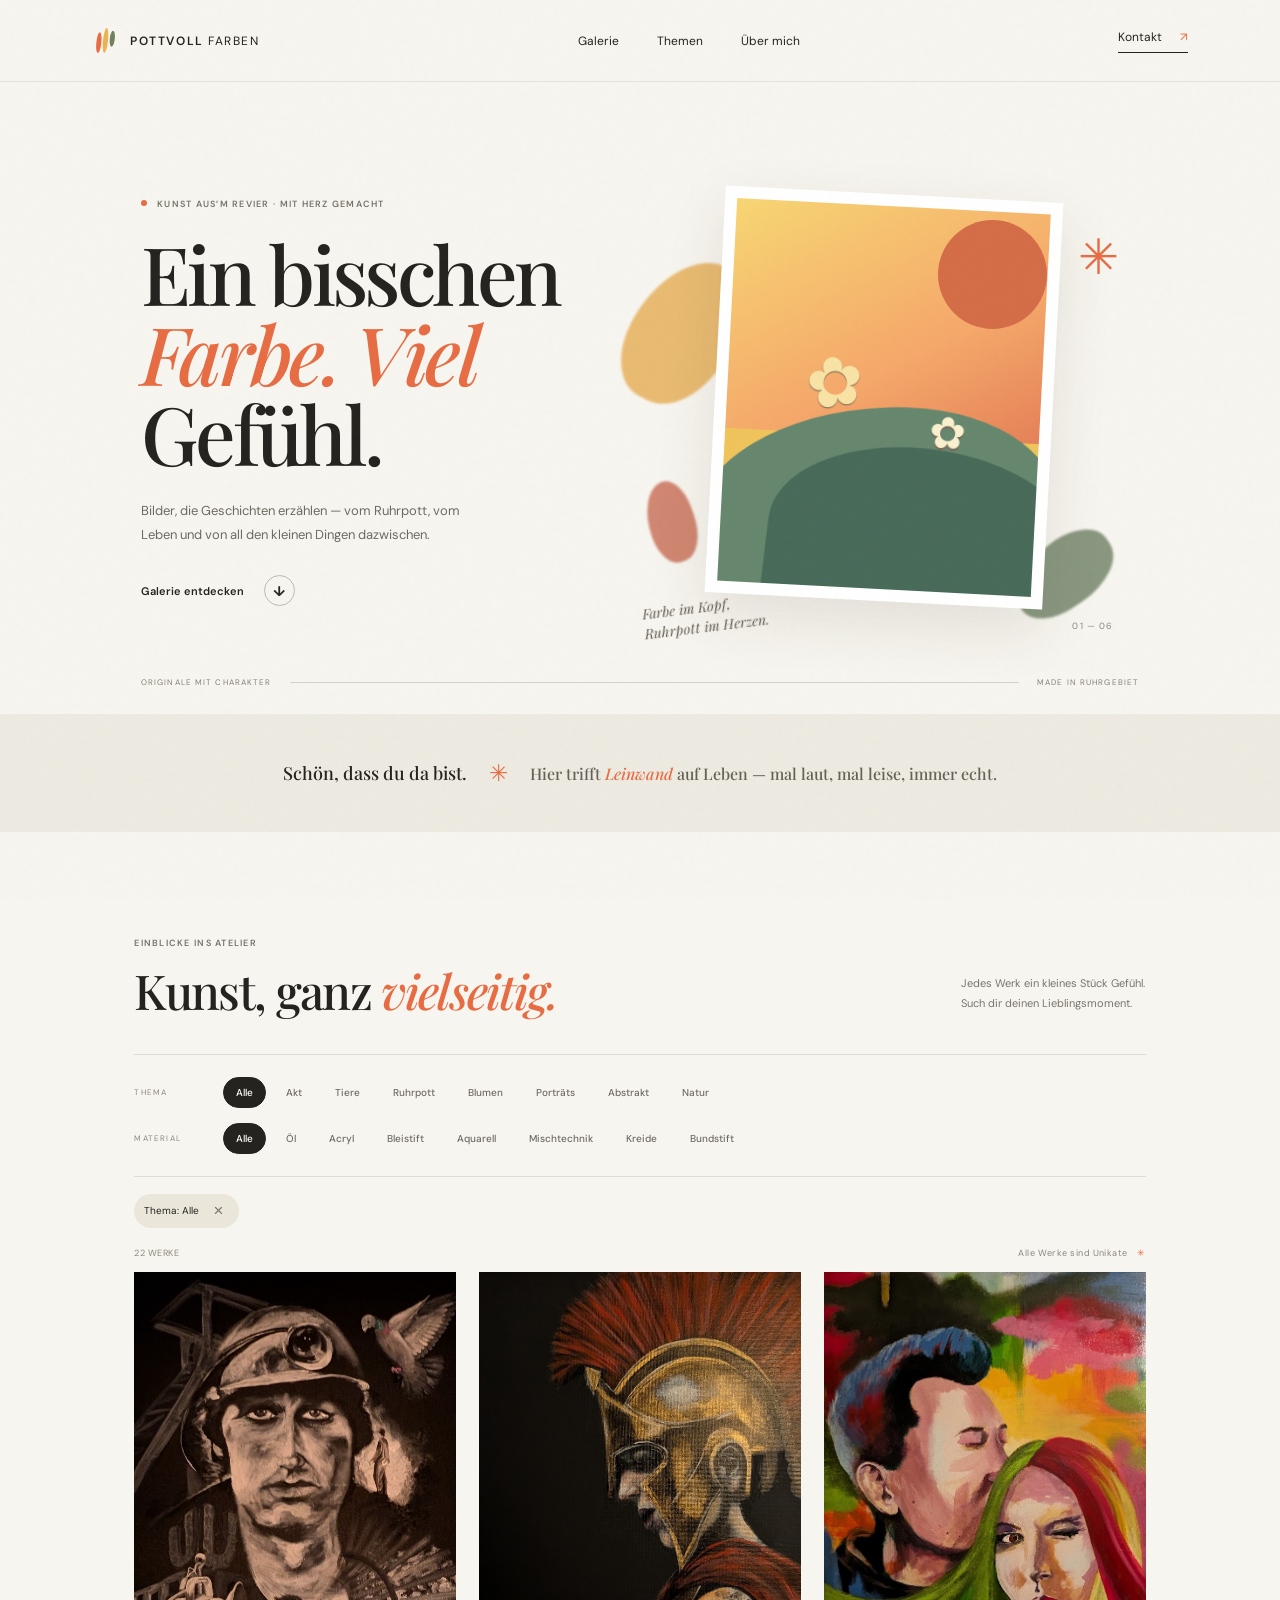
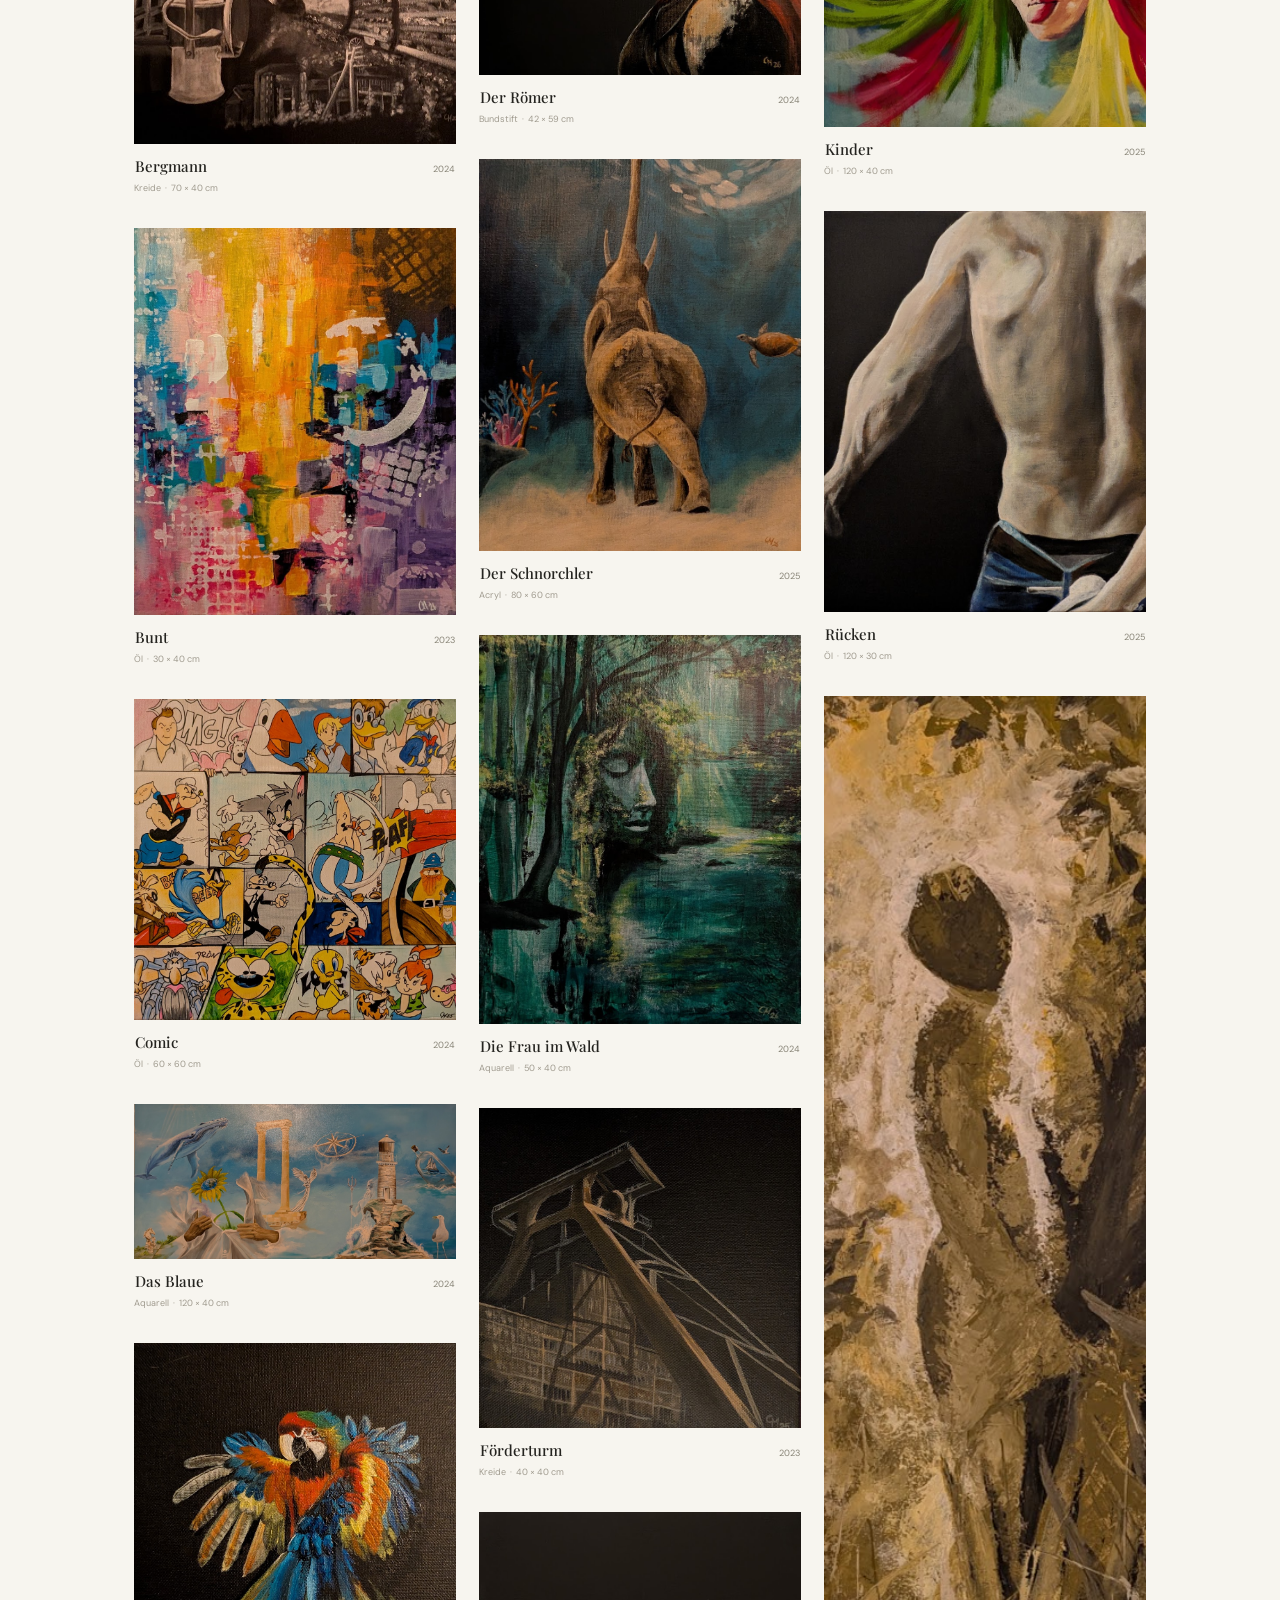
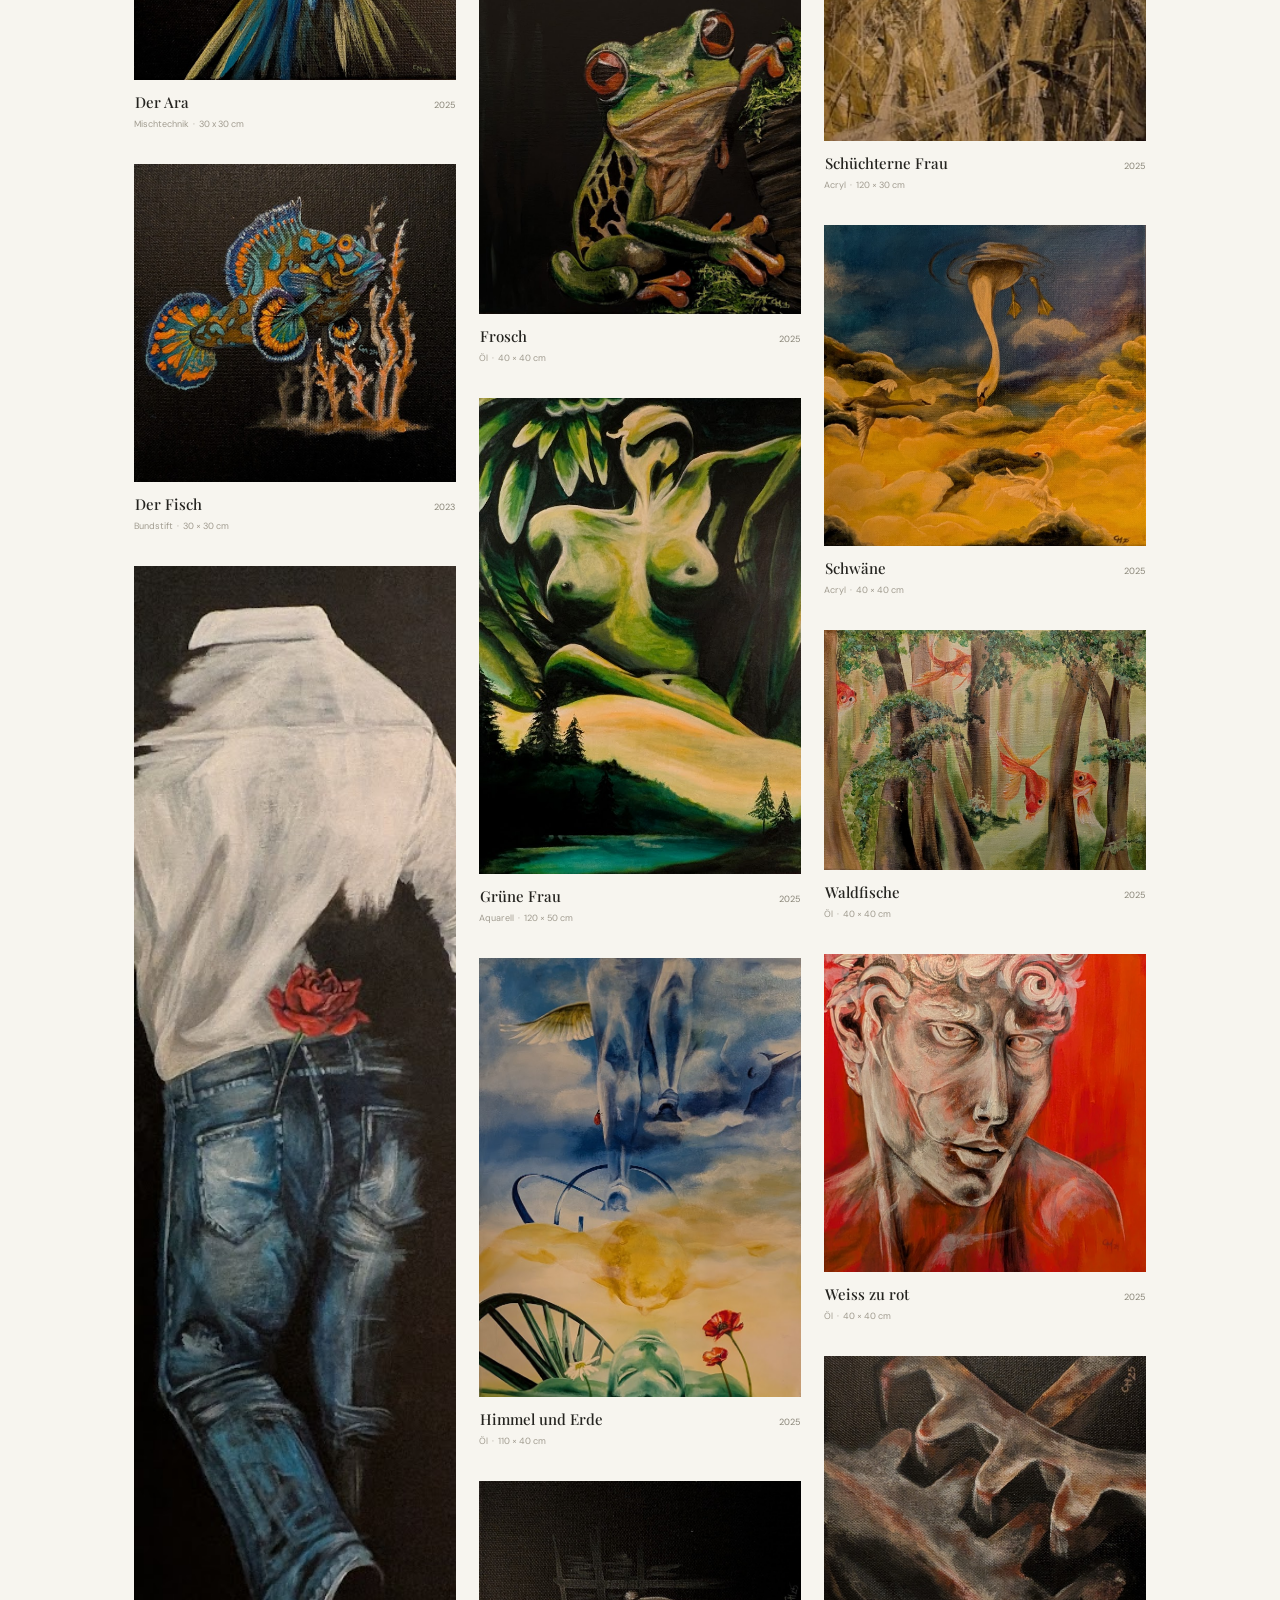
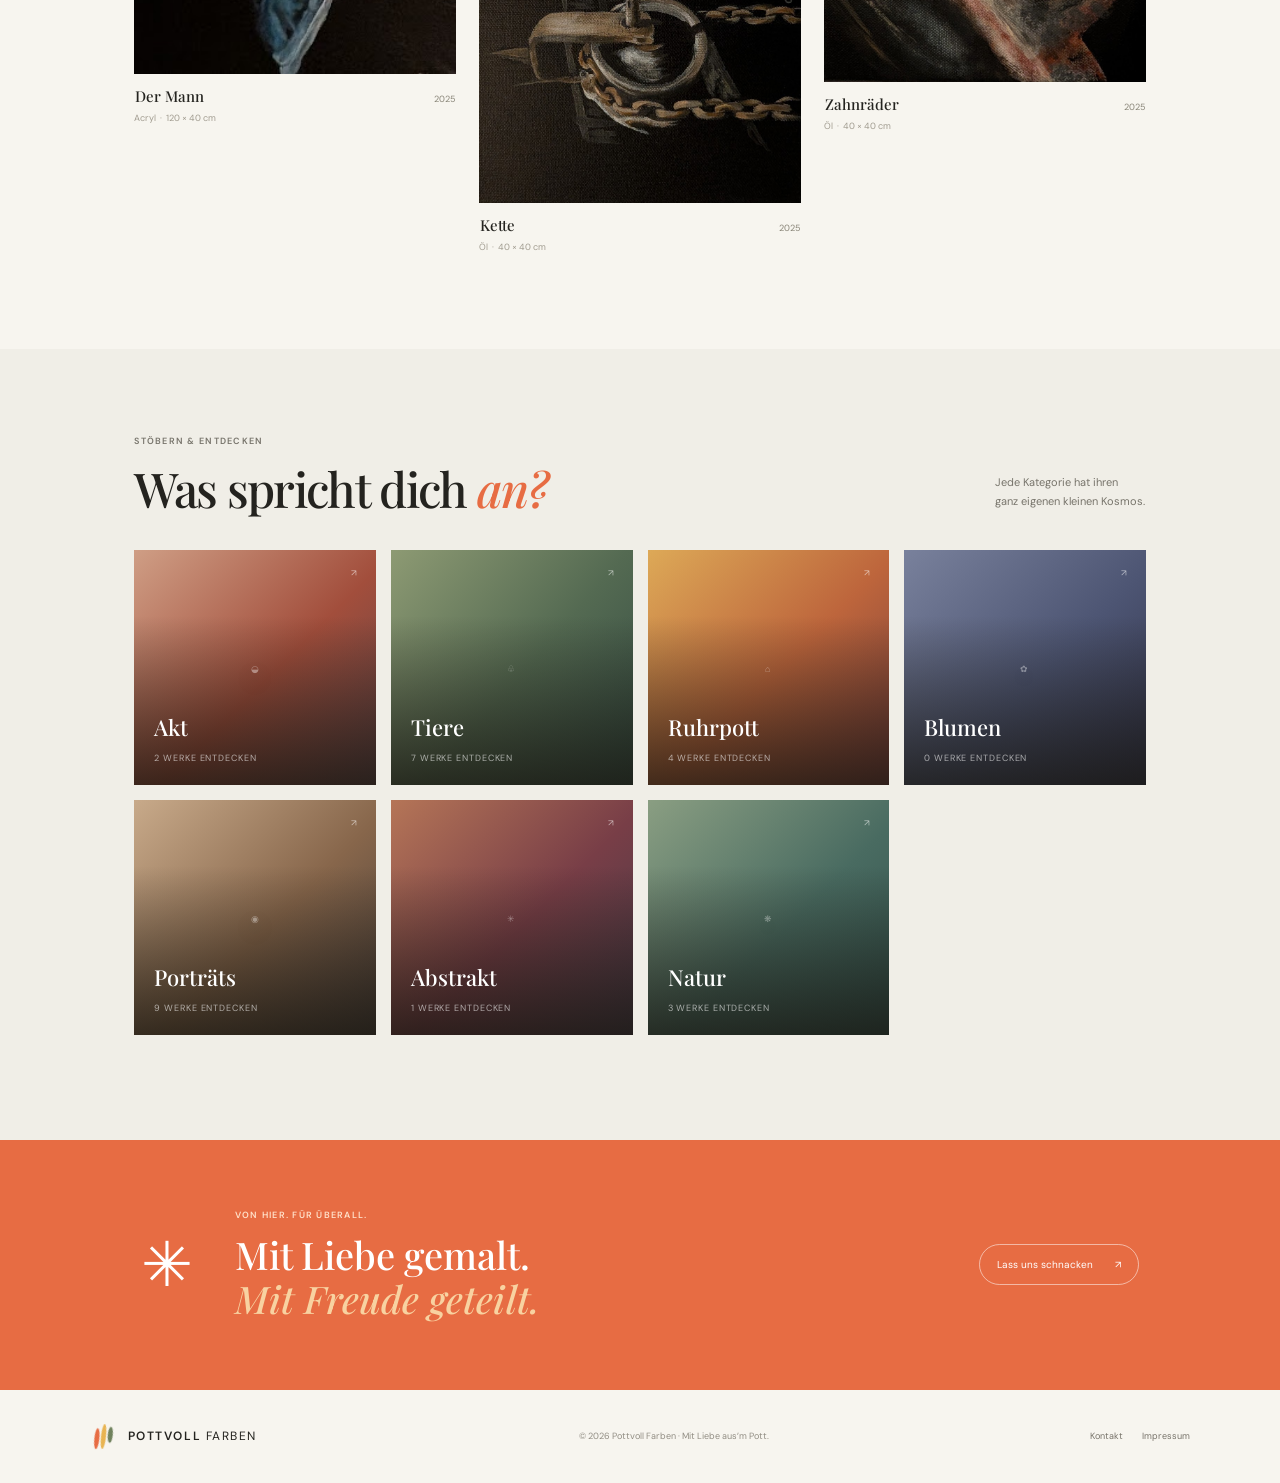
==== index.html @ 237f9256 "Initial commit" ====
<!doctype html>
<html lang="de">
<head>
  <meta charset="utf-8" />
  <meta name="viewport" content="width=device-width, initial-scale=1" />
  <meta name="theme-color" content="#f7f5ef" />
  <meta name="description" content="Eine Galerie voller Farbe, Gefühl und Ruhrpottseele." />
  <title>Pottvoll Farben — Kunst, die bleibt</title>
  <link rel="preconnect" href="https://fonts.googleapis.com">
  <link rel="preconnect" href="https://fonts.gstatic.com" crossorigin>
  <link href="https://fonts.googleapis.com/css2?family=DM+Sans:wght@400;500;600;700&family=Playfair+Display:wght@500;600;700&display=swap" rel="stylesheet">
  <link rel="stylesheet" href="styles.css" />
</head>
<body>
  <div class="page-grain" aria-hidden="true"></div>
  <header class="site-header">
    <a class="brand" href="index.html" aria-label="Pottvoll Farben, Startseite">
      <span class="brand-mark"><i></i><i></i><i></i></span>
      <span>POTTVOLL <b>FARBEN</b></span>
    </a>
    <nav class="main-nav" aria-label="Hauptnavigation">
      <a href="#galerie">Galerie</a><a href="#themen">Themen</a><a href="#ueber">Über mich</a>
    </nav>
    <a class="contact-link" href="mailto:hallo@pottvollfarben.de">Kontakt <span>↗</span></a>
    <button class="menu-toggle" aria-label="Menü öffnen" aria-expanded="false"><span></span><span></span></button>
  </header>

  <main id="app">
    <section class="hero">
      <div class="hero-copy">
        <p class="eyebrow"><span class="eyebrow-dot"></span> Kunst aus’m Revier · mit Herz gemacht</p>
        <h1>Ein bisschen<br><em>Farbe. Viel</em><br>Gefühl.</h1>
        <p class="hero-text">Bilder, die Geschichten erzählen — vom Ruhrpott, vom Leben und von all den kleinen Dingen dazwischen.</p>
        <a class="round-link" href="#galerie"><span>Galerie entdecken</span><b>↓</b></a>
      </div>
      <div class="hero-art" aria-label="Abstrakte bunte Kunstwerke">
        <div class="hero-sun"></div>
        <div class="hero-paint paint-a"></div><div class="hero-paint paint-b"></div><div class="hero-paint paint-c"></div>
        <div class="hero-frame"><div class="hero-artwork"><div class="art-sky"></div><div class="art-hill"></div><div class="art-flower flower-one">✿</div><div class="art-flower flower-two">✿</div></div></div>
        <span class="hero-caption">Farbe im Kopf,<br>Ruhrpott im Herzen.</span>
        <span class="hero-index">01 — 06</span>
        <div class="scribble" aria-hidden="true">✳</div>
      </div>
      <div class="hero-bottom"><span>Originale mit Charakter</span><span class="line"></span><span>Made in Ruhrgebiet</span></div>
    </section>

    <section class="intro-strip" id="ueber">
      <p>Schön, dass du da bist.</p><span class="intro-star">✳</span>
      <p>Hier trifft <em>Leinwand</em> auf Leben — mal laut, mal leise, immer echt.</p>
    </section>

    <section class="gallery-section" id="galerie">
      <div class="section-heading">
        <div><p class="eyebrow">Einblicke ins Atelier</p><h2 id="gallery-title">Kunst, ganz <em>vielseitig.</em></h2></div>
        <p class="section-note" id="gallery-note">Jedes Werk ein kleines Stück Gefühl.<br>Such dir deinen Lieblingsmoment.</p>
      </div>
      <div class="filter-area">
        <div class="filter-row"><span class="filter-label">THEMA</span><div class="filter-buttons" id="theme-filters"></div></div>
        <div class="filter-row"><span class="filter-label">MATERIAL</span><div class="filter-buttons" id="medium-filters"></div></div>
      </div>
      <div class="active-theme" id="active-theme" hidden><span id="active-theme-label"></span><button id="clear-theme" aria-label="Themenfilter entfernen">×</button></div>
      <div class="result-line"><span id="result-count"></span><span>Alle Werke sind Unikate <i>✳</i></span></div>
      <div class="art-grid" id="art-grid"></div>
      <div class="empty-state" id="empty-state" hidden><span>✳</span><p>Hier ist noch Platz für neue Farben.</p><button id="reset-filters">Alle Werke ansehen</button></div>
    </section>

    <section class="themes-section" id="themen">
      <div class="section-heading themes-heading"><div><p class="eyebrow">Stöbern & entdecken</p><h2>Was spricht dich <em>an?</em></h2></div><p class="section-note">Jede Kategorie hat ihren<br>ganz eigenen kleinen Kosmos.</p></div>
      <div class="theme-cards" id="theme-cards"></div>
    </section>

    <section class="about-band">
      <div class="about-mark">✳</div><div><p class="eyebrow">Von hier. Für überall.</p><h2>Mit Liebe gemalt.<br><em>Mit Freude geteilt.</em></h2></div><a href="mailto:hallo@pottvollfarben.de" class="about-cta">Lass uns schnacken <span>↗</span></a>
    </section>
  </main>

  <footer class="site-footer"><a class="brand" href="index.html"><span class="brand-mark"><i></i><i></i><i></i></span><span>POTTVOLL <b>FARBEN</b></span></a><p>© <span id="year"></span> Pottvoll Farben · Mit Liebe aus’m Pott.</p><div><a href="mailto:hallo@pottvollfarben.de">Kontakt</a><a href="#impressum">Impressum</a></div></footer>
  <dialog class="art-modal" id="art-modal"><button class="modal-close" aria-label="Schließen">×</button><div class="modal-content" id="modal-content"></div></dialog>
  <script src="app.js"></script>
</body>
</html>
---- styles.css ----
:root{--paper:#f7f5ef;--ink:#24231f;--muted:#77746b;--orange:#e76c43;--blue:#5967a8;--green:#778758;--line:#dedbd2;--serif:'Playfair Display',Georgia,serif;--sans:'DM Sans',Arial,sans-serif}*{box-sizing:border-box}html{scroll-behavior:smooth}body{margin:0;background:var(--paper);color:var(--ink);font-family:var(--sans);font-size:14px}.page-grain{position:fixed;inset:0;pointer-events:none;z-index:5;opacity:.07;background-image:url("data:image/svg+xml,%3Csvg viewBox='0 0 180 180' xmlns='http://www.w3.org/2000/svg'%3E%3Cfilter id='n'%3E%3CfeTurbulence type='fractalNoise' baseFrequency='.8' numOctaves='3' stitchTiles='stitch'/%3E%3C/filter%3E%3Crect width='100%25' height='100%25' filter='url(%23n)' opacity='.28'/%3E%3C/svg%3E")}.site-header{height:82px;padding:0 7.2%;display:flex;align-items:center;justify-content:space-between;border-bottom:1px solid rgba(36,35,31,.09);position:relative;z-index:8}.brand{display:inline-flex;align-items:center;gap:11px;color:var(--ink);text-decoration:none;font-size:12px;letter-spacing:.13em;font-weight:600}.brand b{font-weight:400}.brand-mark{height:27px;width:27px;display:flex;align-items:center;justify-content:center;gap:2px;transform:rotate(-18deg)}.brand-mark i{width:5px;height:21px;border-radius:50%;background:var(--orange);display:block;transform:rotate(24deg)}.brand-mark i:nth-child(2){height:25px;background:#e8b452}.brand-mark i:nth-child(3){height:16px;background:#70825d}.main-nav{display:flex;gap:38px}.main-nav a,.site-footer a{color:var(--ink);text-decoration:none;font-size:12px}.main-nav a:hover,.site-footer a:hover{color:var(--orange)}.contact-link{font-size:12px;color:var(--ink);text-decoration:none;border-bottom:1px solid var(--ink);padding:0 0 7px}.contact-link span{margin-left:15px;color:var(--orange)}.menu-toggle{display:none;background:none;border:0}.hero{min-height:632px;padding:76px 11% 30px;display:grid;grid-template-columns:1fr 1.05fr;position:relative;overflow:hidden}.hero-copy{align-self:center;position:relative;z-index:2;padding-bottom:38px}.eyebrow{text-transform:uppercase;letter-spacing:.14em;font-size:9px;font-weight:600;color:var(--muted);margin:0 0 23px}.eyebrow-dot{display:inline-block;background:var(--orange);width:6px;height:6px;border-radius:100%;margin-right:7px;vertical-align:1px}.hero h1{font:500 clamp(54px,6.3vw,86px)/.99 var(--serif);letter-spacing:-.045em;margin:0 0 27px}.hero h1 em,h2 em{font-weight:500;color:var(--orange)}.hero-text{font-size:13px;line-height:1.8;color:#6d6a61;max-width:330px;margin:0 0 29px}.round-link{display:flex;align-items:center;gap:20px;color:var(--ink);text-decoration:none;font-size:11px;font-weight:600}.round-link b{border:1px solid #bdb9ad;border-radius:50%;height:31px;width:31px;display:grid;place-items:center;font-size:14px;transition:.25s}.round-link:hover b{background:var(--orange);border-color:var(--orange);color:white;transform:translateY(3px)}.hero-art{height:490px;position:relative;align-self:center}.hero-frame{position:absolute;top:18px;left:17%;width:66%;height:83%;padding:12px;background:#fff;box-shadow:0 21px 54px #382d191b;transform:rotate(3deg);animation:floatIn .8s ease-out both}.hero-artwork{height:100%;overflow:hidden;position:relative;background:#f0c45b}.art-sky{position:absolute;inset:0 0 40%;background:linear-gradient(150deg,#f7d673,#f5a86a 62%,#e58157)}.art-hill{position:absolute;left:-9%;right:-7%;bottom:-10%;height:57%;border-radius:50% 48% 0 0;background:#66876d;transform:rotate(-8deg)}.art-hill:after{content:'';position:absolute;left:20%;right:-5%;height:80%;top:20%;border-radius:50% 50% 0 0;background:#486a59;transform:rotate(12deg)}.art-flower{position:absolute;color:#f8e3a5;font-size:69px;text-shadow:0 2px 1px #765;z-index:2}.flower-one{left:25%;top:35%;transform:rotate(-12deg)}.flower-two{right:23%;top:51%;font-size:44px;color:#f8f0cf}.hero-sun{position:absolute;width:109px;height:109px;border-radius:50%;background:#d46d47;right:18%;top:9%;z-index:1}.hero-paint{position:absolute;border-radius:60% 40% 50% 40%;filter:blur(1px);opacity:.8}.paint-a{background:#e6ad52;width:100px;height:155px;left:1%;top:16%;transform:rotate(28deg)}.paint-b{background:#6e8064;width:110px;height:66px;right:4%;bottom:12%;transform:rotate(-34deg)}.paint-c{background:#c86c52;width:47px;height:82px;left:4%;bottom:21%;transform:rotate(-20deg)}.hero-caption{position:absolute;left:3%;bottom:6%;font:italic 14px/1.4 var(--serif);color:#625c50;transform:rotate(-7deg)}.hero-index{position:absolute;right:5%;bottom:7%;font-size:9px;letter-spacing:.13em;color:#8c877a}.scribble{position:absolute;right:4%;top:10%;font-size:49px;color:var(--orange);animation:spin 30s linear infinite}.hero-bottom{position:absolute;bottom:27px;left:11%;right:11%;display:flex;align-items:center;gap:18px;text-transform:uppercase;letter-spacing:.14em;font-size:8px;color:#858176}.hero-bottom .line{height:1px;background:#d5d1c6;flex:1}.intro-strip{min-height:118px;background:#edeae1;display:flex;align-items:center;justify-content:center;gap:22px;padding:22px 7%;text-align:center}.intro-strip p{font:500 18px var(--serif);margin:0}.intro-strip p:last-child{font-size:16px;color:#656156}.intro-strip em{color:var(--orange)}.intro-star{color:var(--orange);font-size:23px}.gallery-section,.themes-section{padding:105px 10.5% 96px}.section-heading{display:flex;align-items:end;justify-content:space-between;margin-bottom:37px}.section-heading .eyebrow{margin-bottom:15px}.section-heading h2{font:500 clamp(34px,4vw,48px)/1.1 var(--serif);letter-spacing:-.035em;margin:0}.section-heading h2 em{color:var(--orange)}.section-note{font-size:11px;line-height:1.8;color:var(--muted);margin:0 1px 3px 20px}.filter-area{padding:18px 0;border-top:1px solid var(--line);border-bottom:1px solid var(--line)}.filter-row{display:flex;align-items:center;gap:18px;min-height:39px}.filter-row+.filter-row{margin-top:7px}.filter-label{font-size:8px;letter-spacing:.15em;color:#8d887c;width:71px;flex:0 0 71px}.filter-buttons{display:flex;gap:7px;flex-wrap:wrap}.filter-btn{border:1px solid transparent;background:transparent;color:#6f6b62;padding:8px 12px;border-radius:30px;font:500 10px var(--sans);cursor:pointer;transition:.2s}.filter-btn:hover{border-color:#c7c2b6;color:var(--ink)}.filter-btn.active{background:var(--ink);color:#fff;border-color:var(--ink)}.active-theme{margin-top:17px;display:inline-flex;align-items:center;gap:8px;background:#eae6da;border-radius:20px;padding:6px 10px;font-size:10px}.active-theme button{border:0;background:none;font-size:17px;cursor:pointer;color:var(--muted)}.result-line{display:flex;justify-content:space-between;align-items:center;padding:19px 0 13px;font-size:9px;color:#8b877c;letter-spacing:.05em}.result-line i{font-style:normal;color:var(--orange);margin-left:7px}.art-grid{columns:3 220px;column-gap:23px}.art-card{break-inside:avoid;margin:0 0 34px;display:block;cursor:pointer;animation:rise .5s both}.art-image{position:relative;overflow:hidden;background:#e9e5da}.art-image svg,.art-image img{display:block;width:100%;height:auto;transition:transform .55s cubic-bezier(.2,.7,.2,1)}.art-image.round{aspect-ratio:1;border-radius:50%;width:86%;margin:7% auto 0}.art-image.round svg,.art-image.round img{width:100%;height:100%;object-fit:cover}.art-card:hover .art-image svg,.art-card:hover .art-image img{transform:scale(1.035)}.art-overlay{position:absolute;inset:0;background:linear-gradient(0deg,#1716108c,transparent 50%);display:flex;align-items:end;justify-content:space-between;padding:15px;color:white;opacity:0;transition:.25s}.art-card:hover .art-overlay{opacity:1}.art-overlay span{font-size:9px;letter-spacing:.1em;text-transform:uppercase}.art-overlay b{width:28px;height:28px;border:1px solid #ffffff9c;border-radius:50%;display:grid;place-items:center;font-weight:400}.art-info{display:flex;justify-content:space-between;align-items:baseline;padding:12px 1px 0}.art-info h3{font:500 15px var(--serif);margin:0}.art-info span{font-size:9px;color:#888477}.art-meta{font-size:9px;color:#a09b8f;margin-top:6px}.empty-state{text-align:center;padding:65px 10px;color:var(--muted)}.empty-state>span{font-size:35px;color:var(--orange)}.empty-state p{font:20px var(--serif)}.empty-state button{background:none;border:0;border-bottom:1px solid var(--ink);padding:8px;cursor:pointer}.themes-section{background:#f0eee7;padding-top:86px;padding-bottom:105px}.themes-heading{margin-bottom:35px}.theme-cards{display:grid;grid-template-columns:repeat(4,1fr);gap:15px}.theme-card{height:235px;position:relative;overflow:hidden;color:white;text-decoration:none;padding:20px;display:flex;align-items:end;background:#627363;isolation:isolate;transition:transform .3s}.theme-card:hover{transform:translateY(-5px)}.theme-card:before{content:'';position:absolute;inset:0;z-index:-1;background:linear-gradient(0deg,#17150fbd 0%,transparent 72%)}.theme-card:nth-child(1){background:linear-gradient(135deg,#cf9e85,#a24e3c 55%,#604346)}.theme-card:nth-child(2){background:linear-gradient(130deg,#8d9a73,#546a52 54%,#334b42)}.theme-card:nth-child(3){background:linear-gradient(135deg,#dda957,#bd653c 53%,#783d3a)}.theme-card:nth-child(4){background:linear-gradient(135deg,#79819c,#4d5573 55%,#303249)}.theme-card:nth-child(5){background:linear-gradient(135deg,#c8aa8a,#87664b 55%,#493e39)}.theme-card:nth-child(6){background:linear-gradient(135deg,#b57557,#783e47 54%,#463947)}.theme-card:nth-child(7){background:linear-gradient(135deg,#8a9e82,#496b61 56%,#31504c)}.theme-illustration{position:absolute;inset:0;z-index:-1;opacity:.65;display:grid;place-items:center;font:110px var(--serif);color:#f5e7c5;text-shadow:0 8px 20px #35291c50;transition:transform .5s}.theme-card:hover .theme-illustration{transform:scale(1.12) rotate(-5deg)}.theme-card h3{font:500 22px var(--serif);margin:0 0 5px}.theme-card span{font-size:9px;color:#fff9;letter-spacing:.1em}.theme-arrow{position:absolute;right:18px;top:17px;font-size:18px}.about-band{background:#e76c43;color:#fff;padding:69px 11%;display:flex;align-items:center;gap:42px}.about-mark{font-size:62px;animation:spin 36s linear infinite}.about-band .eyebrow{color:#ffe0c9;margin-bottom:12px}.about-band h2{font:500 38px/1.15 var(--serif);margin:0}.about-band h2 em{color:#f8d2a1}.about-cta{margin-left:auto;color:white;text-decoration:none;border:1px solid #ffffff85;border-radius:28px;padding:13px 17px;font-size:10px;white-space:nowrap}.about-cta span{margin-left:19px}.site-footer{min-height:93px;padding:20px 7%;display:flex;align-items:center;justify-content:space-between}.site-footer p{font-size:9px;color:#918d83}.site-footer>div{display:flex;gap:19px}.site-footer>div a{font-size:9px;color:#77736a}.art-modal{border:0;padding:0;max-width:min(850px,92vw);width:100%;max-height:90vh;background:var(--paper);color:var(--ink);box-shadow:0 25px 100px #16140e55}.art-modal::backdrop{background:#24221dcc;backdrop-filter:blur(4px)}.modal-close{position:absolute;right:14px;top:12px;border:0;background:#f7f5efcf;border-radius:50%;font-size:25px;width:36px;height:36px;cursor:pointer;z-index:2}.modal-content{display:grid;grid-template-columns:1.15fr .85fr;min-height:460px}.modal-art{display:grid;place-items:center;padding:28px;background:#ece9df}.modal-art svg,.modal-art img{max-height:75vh;width:100%;height:auto;object-fit:contain}.modal-art.rund img,.modal-art.rund svg{width:min(100%,500px);aspect-ratio:1;border-radius:50%;object-fit:cover}.modal-copy{padding:55px 38px;align-self:center}.modal-copy .eyebrow{margin-bottom:12px}.modal-copy h2{font:500 35px var(--serif);margin:0 0 12px}.modal-copy .details{color:var(--muted);font-size:11px;line-height:1.8}.modal-copy .price{font:20px var(--serif);margin-top:25px}.modal-copy a{color:var(--ink);font-size:10px;display:inline-block;margin-top:15px;border-bottom:1px solid var(--ink);padding-bottom:5px;text-decoration:none}@keyframes rise{from{opacity:0;transform:translateY(14px)}to{opacity:1;transform:translateY(0)}}@keyframes floatIn{from{opacity:0;transform:translateY(18px) rotate(0)}to{opacity:1;transform:translateY(0) rotate(3deg)}}@keyframes spin{to{transform:rotate(360deg)}}
@media(max-width:900px){.hero{padding-left:7%;padding-right:7%;min-height:590px}.hero-art{height:420px}.hero-bottom{left:7%;right:7%}.gallery-section,.themes-section{padding-left:7%;padding-right:7%}.theme-cards{grid-template-columns:repeat(3,1fr)}.theme-card{height:205px}.about-band{padding-left:7%;padding-right:7%}}
@media(max-width:650px){.site-header{height:68px;padding:0 6%}.main-nav{display:none;position:absolute;top:67px;left:0;right:0;background:var(--paper);padding:22px 6%;border-bottom:1px solid var(--line);flex-direction:column;gap:20px}.main-nav.open{display:flex}.contact-link{margin-left:auto;margin-right:18px}.menu-toggle{display:flex;flex-direction:column;gap:5px;padding:8px}.menu-toggle span{width:20px;height:1px;background:var(--ink)}.hero{display:block;padding:53px 8% 58px;min-height:0}.hero-copy{padding-bottom:0}.hero h1{font-size:62px}.hero-art{height:390px;margin:8px 0 0}.hero-frame{left:20%;width:65%;height:82%}.hero-bottom{left:8%;right:8%;bottom:20px}.intro-strip{gap:12px;flex-wrap:wrap;min-height:112px}.intro-strip p{font-size:15px}.intro-strip p:last-child{font-size:13px}.gallery-section,.themes-section{padding:73px 6%}.section-heading{align-items:start;gap:15px;flex-direction:column;margin-bottom:27px}.section-note{margin:0}.section-heading h2{font-size:38px}.filter-row{align-items:flex-start;gap:8px;flex-direction:column;margin-bottom:14px}.filter-label{width:auto;flex:auto}.filter-row+.filter-row{margin-top:10px}.filter-buttons{gap:4px}.filter-btn{padding:7px 10px}.art-grid{columns:2 140px;column-gap:13px}.art-card{margin-bottom:23px}.art-info{display:block}.art-info span{display:block;margin-top:4px}.theme-cards{grid-template-columns:repeat(2,1fr);gap:10px}.theme-card{height:190px;padding:15px}.theme-card h3{font-size:19px}.about-band{padding:48px 7%;gap:17px;flex-wrap:wrap}.about-mark{font-size:40px}.about-band h2{font-size:29px}.about-cta{margin-left:57px}.site-footer{padding:25px 6%;gap:14px;flex-wrap:wrap}.site-footer p{order:3;width:100%;margin:0}.modal-content{grid-template-columns:1fr;max-height:88vh;overflow:auto}.modal-art{min-height:300px;padding:22px}.modal-art svg{max-height:50vh;max-width:100%;width:auto}.modal-copy{padding:25px 28px 35px}.modal-copy h2{font-size:29px}}
@media(prefers-reduced-motion:reduce){*,*::before,*::after{animation-duration:.01ms!important;animation-iteration-count:1!important;scroll-behavior:auto!important;transition-duration:.01ms!important}}
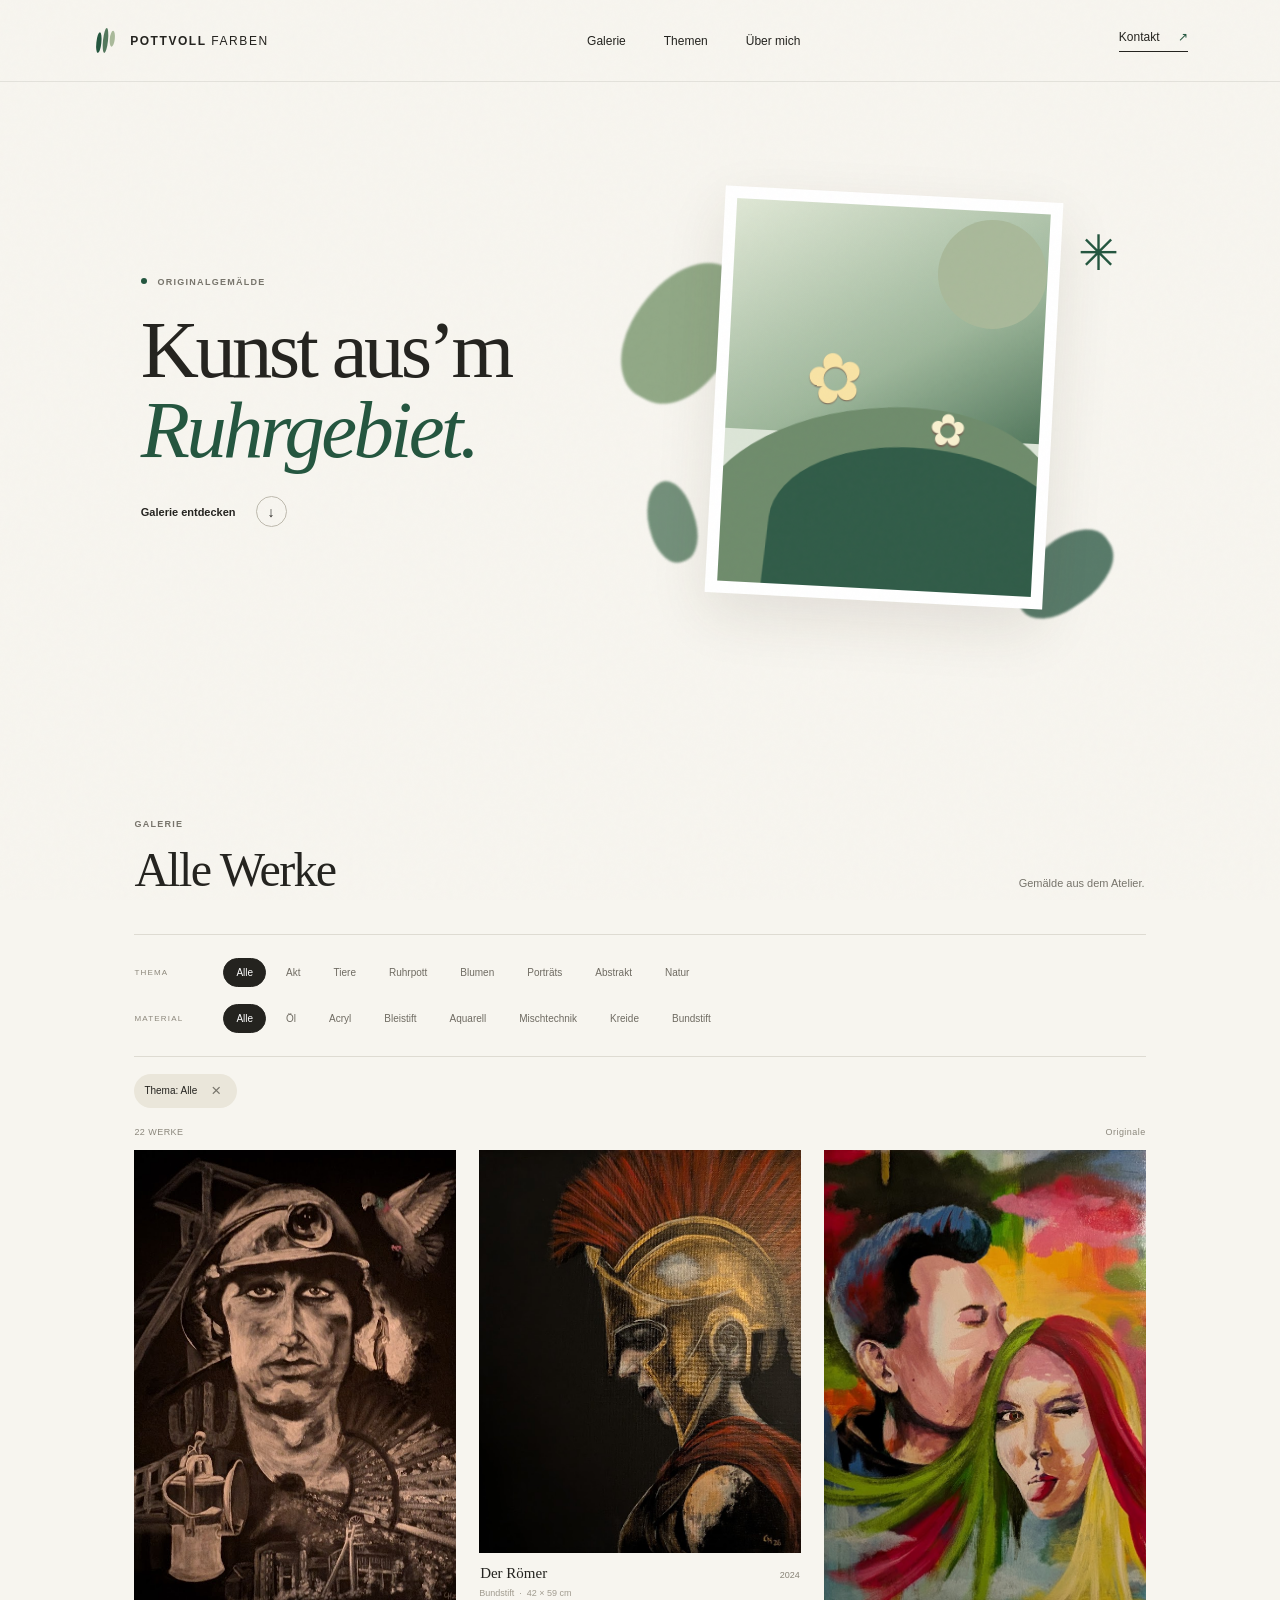
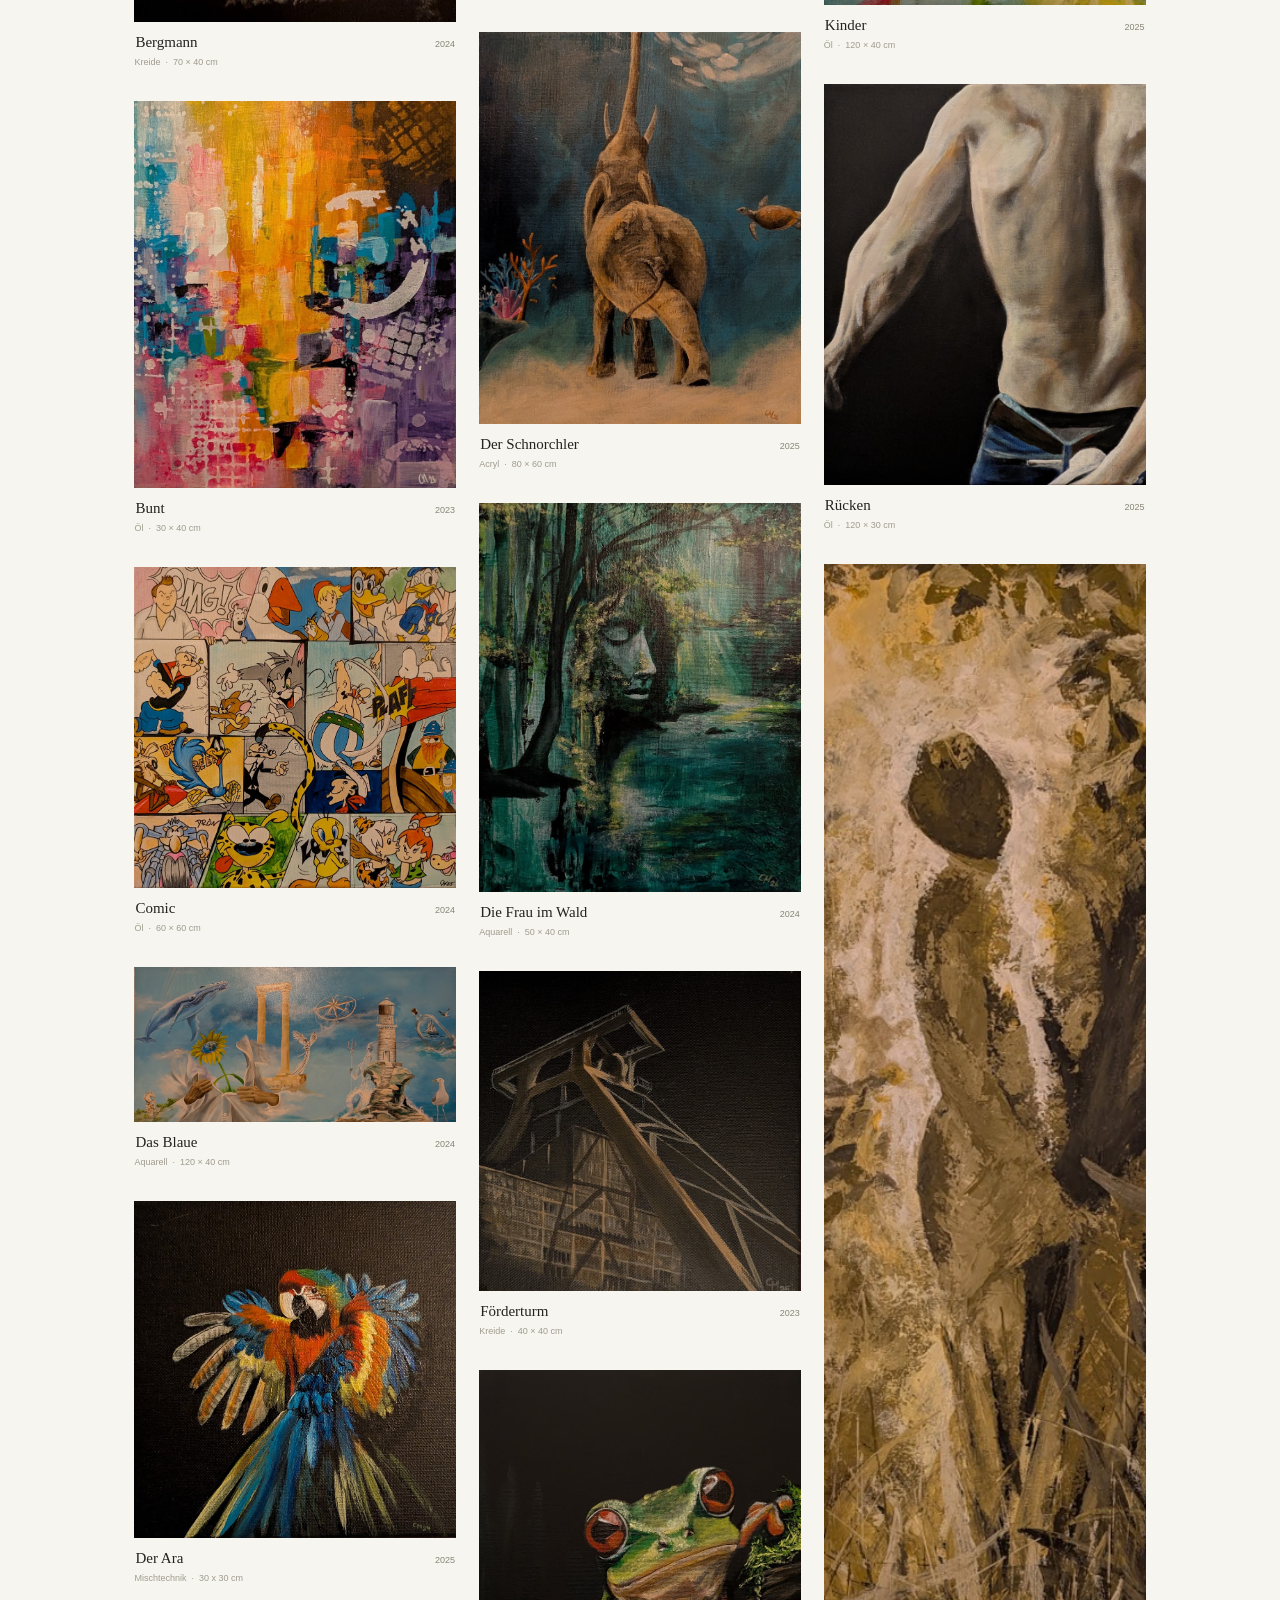
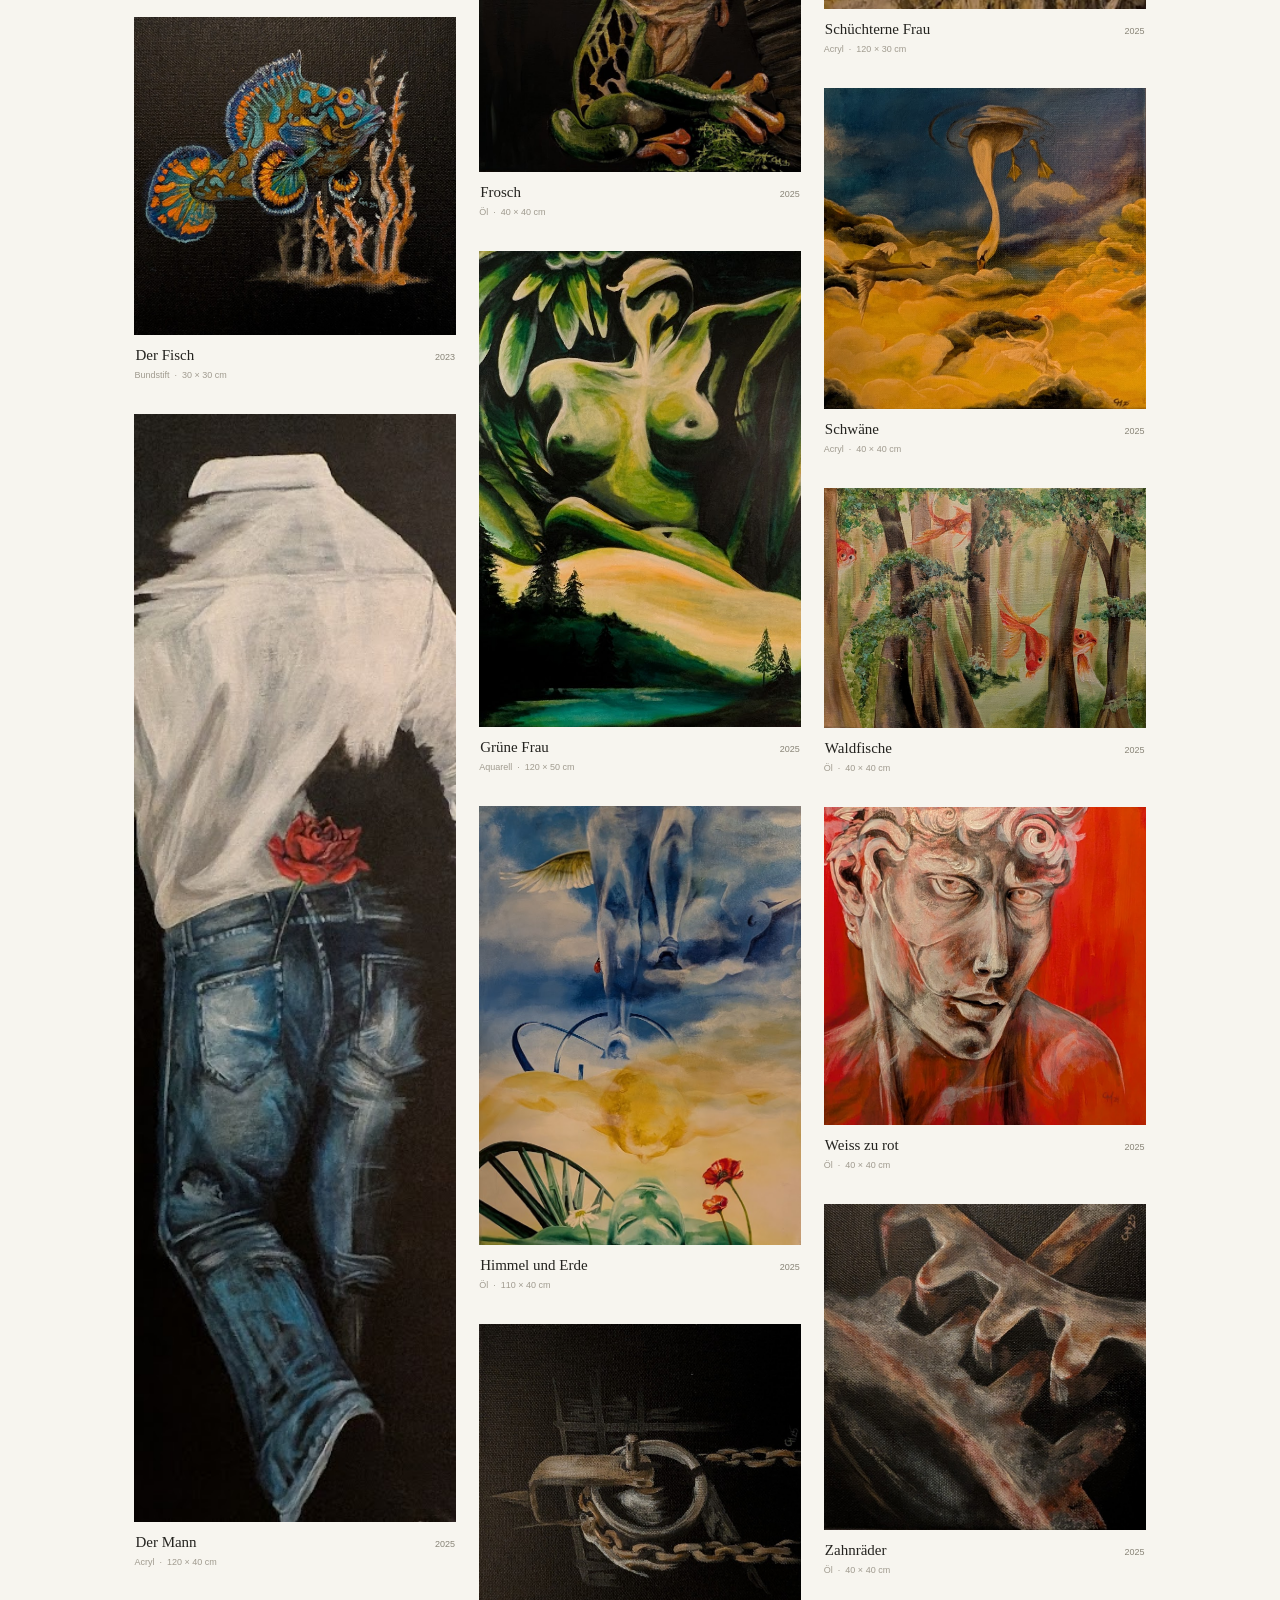
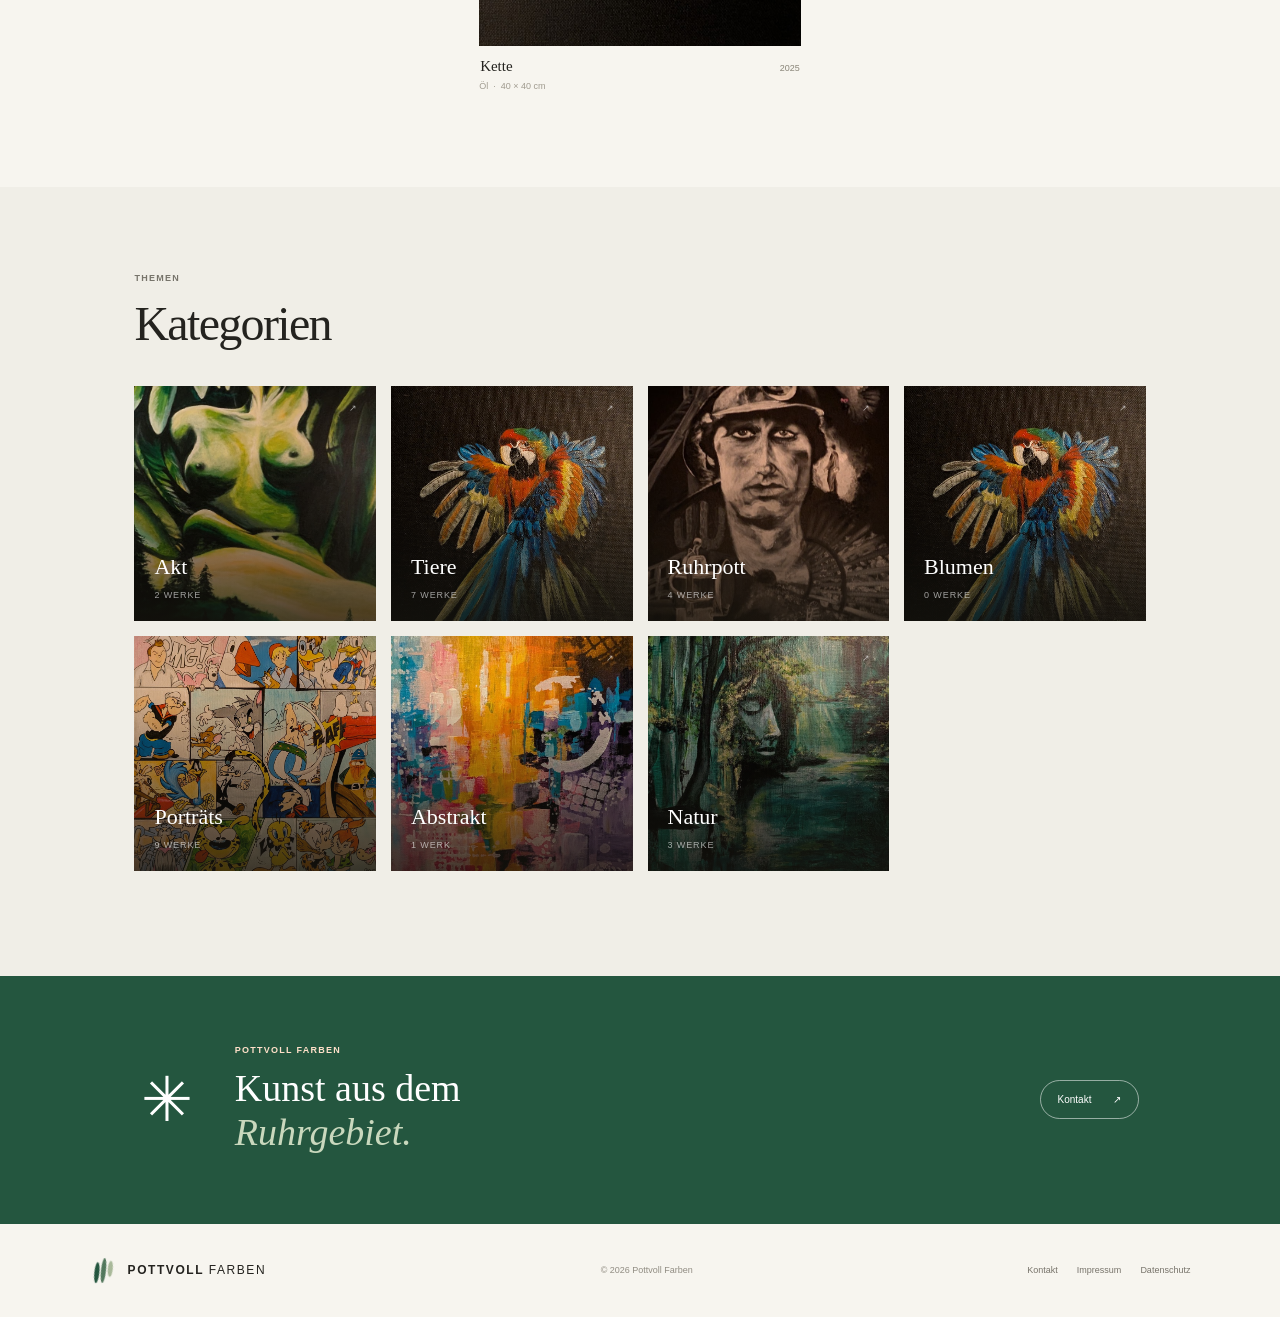
==== commit c777bcc8: "2" ====
--- a/index.html
+++ b/index.html
@@ -4,11 +4,8 @@
   <meta charset="utf-8" />
   <meta name="viewport" content="width=device-width, initial-scale=1" />
   <meta name="theme-color" content="#f7f5ef" />
-  <meta name="description" content="Eine Galerie voller Farbe, Gefühl und Ruhrpottseele." />
-  <title>Pottvoll Farben — Kunst, die bleibt</title>
-  <link rel="preconnect" href="https://fonts.googleapis.com">
-  <link rel="preconnect" href="https://fonts.gstatic.com" crossorigin>
-  <link href="https://fonts.googleapis.com/css2?family=DM+Sans:wght@400;500;600;700&family=Playfair+Display:wght@500;600;700&display=swap" rel="stylesheet">
+  <meta name="description" content="Originalgemälde von Pottvoll Farben aus dem Ruhrgebiet." />
+  <title>Pottvoll Farben — Originalgemälde</title>
   <link rel="stylesheet" href="styles.css" />
 </head>
 <body>
@@ -21,60 +18,51 @@
     <nav class="main-nav" aria-label="Hauptnavigation">
       <a href="#galerie">Galerie</a><a href="#themen">Themen</a><a href="#ueber">Über mich</a>
     </nav>
-    <a class="contact-link" href="mailto:hallo@pottvollfarben.de">Kontakt <span>↗</span></a>
+    <a class="contact-link" href="mailto:c.marczian@outlook.de">Kontakt <span>↗</span></a>
     <button class="menu-toggle" aria-label="Menü öffnen" aria-expanded="false"><span></span><span></span></button>
   </header>
 
   <main id="app">
     <section class="hero">
       <div class="hero-copy">
-        <p class="eyebrow"><span class="eyebrow-dot"></span> Kunst aus’m Revier · mit Herz gemacht</p>
-        <h1>Ein bisschen<br><em>Farbe. Viel</em><br>Gefühl.</h1>
-        <p class="hero-text">Bilder, die Geschichten erzählen — vom Ruhrpott, vom Leben und von all den kleinen Dingen dazwischen.</p>
+        <p class="eyebrow"><span class="eyebrow-dot"></span> Originalgemälde</p>
+        <h1>Kunst aus’m<br><em>Ruhrgebiet.</em></h1>
         <a class="round-link" href="#galerie"><span>Galerie entdecken</span><b>↓</b></a>
       </div>
       <div class="hero-art" aria-label="Abstrakte bunte Kunstwerke">
         <div class="hero-sun"></div>
         <div class="hero-paint paint-a"></div><div class="hero-paint paint-b"></div><div class="hero-paint paint-c"></div>
         <div class="hero-frame"><div class="hero-artwork"><div class="art-sky"></div><div class="art-hill"></div><div class="art-flower flower-one">✿</div><div class="art-flower flower-two">✿</div></div></div>
-        <span class="hero-caption">Farbe im Kopf,<br>Ruhrpott im Herzen.</span>
-        <span class="hero-index">01 — 06</span>
         <div class="scribble" aria-hidden="true">✳</div>
       </div>
-      <div class="hero-bottom"><span>Originale mit Charakter</span><span class="line"></span><span>Made in Ruhrgebiet</span></div>
-    </section>
-
-    <section class="intro-strip" id="ueber">
-      <p>Schön, dass du da bist.</p><span class="intro-star">✳</span>
-      <p>Hier trifft <em>Leinwand</em> auf Leben — mal laut, mal leise, immer echt.</p>
     </section>
 
     <section class="gallery-section" id="galerie">
       <div class="section-heading">
-        <div><p class="eyebrow">Einblicke ins Atelier</p><h2 id="gallery-title">Kunst, ganz <em>vielseitig.</em></h2></div>
-        <p class="section-note" id="gallery-note">Jedes Werk ein kleines Stück Gefühl.<br>Such dir deinen Lieblingsmoment.</p>
+        <div><p class="eyebrow">Galerie</p><h2 id="gallery-title">Alle Werke</h2></div>
+        <p class="section-note" id="gallery-note">Originale aus dem Atelier.</p>
       </div>
       <div class="filter-area">
         <div class="filter-row"><span class="filter-label">THEMA</span><div class="filter-buttons" id="theme-filters"></div></div>
         <div class="filter-row"><span class="filter-label">MATERIAL</span><div class="filter-buttons" id="medium-filters"></div></div>
       </div>
       <div class="active-theme" id="active-theme" hidden><span id="active-theme-label"></span><button id="clear-theme" aria-label="Themenfilter entfernen">×</button></div>
-      <div class="result-line"><span id="result-count"></span><span>Alle Werke sind Unikate <i>✳</i></span></div>
+      <div class="result-line"><span id="result-count"></span><span>Originale</span></div>
       <div class="art-grid" id="art-grid"></div>
-      <div class="empty-state" id="empty-state" hidden><span>✳</span><p>Hier ist noch Platz für neue Farben.</p><button id="reset-filters">Alle Werke ansehen</button></div>
+      <div class="empty-state" id="empty-state" hidden><span>—</span><p>Keine Werke in dieser Auswahl.</p><button id="reset-filters">Alle Werke ansehen</button></div>
     </section>
 
     <section class="themes-section" id="themen">
-      <div class="section-heading themes-heading"><div><p class="eyebrow">Stöbern & entdecken</p><h2>Was spricht dich <em>an?</em></h2></div><p class="section-note">Jede Kategorie hat ihren<br>ganz eigenen kleinen Kosmos.</p></div>
+      <div class="section-heading themes-heading"><div><p class="eyebrow">Themen</p><h2>Kategorien</h2></div></div>
       <div class="theme-cards" id="theme-cards"></div>
     </section>
 
-    <section class="about-band">
-      <div class="about-mark">✳</div><div><p class="eyebrow">Von hier. Für überall.</p><h2>Mit Liebe gemalt.<br><em>Mit Freude geteilt.</em></h2></div><a href="mailto:hallo@pottvollfarben.de" class="about-cta">Lass uns schnacken <span>↗</span></a>
+    <section class="about-band" id="ueber">
+      <div class="about-mark">✳</div><div><p class="eyebrow">Pottvoll Farben</p><h2>Kunst aus dem<br><em>Ruhrgebiet.</em></h2></div><a href="mailto:c.marczian@outlook.de" class="about-cta">Kontakt <span>↗</span></a>
     </section>
   </main>
 
-  <footer class="site-footer"><a class="brand" href="index.html"><span class="brand-mark"><i></i><i></i><i></i></span><span>POTTVOLL <b>FARBEN</b></span></a><p>© <span id="year"></span> Pottvoll Farben · Mit Liebe aus’m Pott.</p><div><a href="mailto:hallo@pottvollfarben.de">Kontakt</a><a href="#impressum">Impressum</a></div></footer>
+  <footer class="site-footer"><a class="brand" href="index.html"><span class="brand-mark"><i></i><i></i><i></i></span><span>POTTVOLL <b>FARBEN</b></span></a><p>© <span id="year"></span> Pottvoll Farben</p><div><a href="mailto:c.marczian@outlook.de">Kontakt</a><a href="impressum.html">Impressum</a><a href="datenschutz.html">Datenschutz</a></div></footer>
   <dialog class="art-modal" id="art-modal"><button class="modal-close" aria-label="Schließen">×</button><div class="modal-content" id="modal-content"></div></dialog>
   <script src="app.js"></script>
 </body>
--- a/styles.css
+++ b/styles.css
@@ -1,4 +1,7 @@
-:root{--paper:#f7f5ef;--ink:#24231f;--muted:#77746b;--orange:#e76c43;--blue:#5967a8;--green:#778758;--line:#dedbd2;--serif:'Playfair Display',Georgia,serif;--sans:'DM Sans',Arial,sans-serif}*{box-sizing:border-box}html{scroll-behavior:smooth}body{margin:0;background:var(--paper);color:var(--ink);font-family:var(--sans);font-size:14px}.page-grain{position:fixed;inset:0;pointer-events:none;z-index:5;opacity:.07;background-image:url("data:image/svg+xml,%3Csvg viewBox='0 0 180 180' xmlns='http://www.w3.org/2000/svg'%3E%3Cfilter id='n'%3E%3CfeTurbulence type='fractalNoise' baseFrequency='.8' numOctaves='3' stitchTiles='stitch'/%3E%3C/filter%3E%3Crect width='100%25' height='100%25' filter='url(%23n)' opacity='.28'/%3E%3C/svg%3E")}.site-header{height:82px;padding:0 7.2%;display:flex;align-items:center;justify-content:space-between;border-bottom:1px solid rgba(36,35,31,.09);position:relative;z-index:8}.brand{display:inline-flex;align-items:center;gap:11px;color:var(--ink);text-decoration:none;font-size:12px;letter-spacing:.13em;font-weight:600}.brand b{font-weight:400}.brand-mark{height:27px;width:27px;display:flex;align-items:center;justify-content:center;gap:2px;transform:rotate(-18deg)}.brand-mark i{width:5px;height:21px;border-radius:50%;background:var(--orange);display:block;transform:rotate(24deg)}.brand-mark i:nth-child(2){height:25px;background:#e8b452}.brand-mark i:nth-child(3){height:16px;background:#70825d}.main-nav{display:flex;gap:38px}.main-nav a,.site-footer a{color:var(--ink);text-decoration:none;font-size:12px}.main-nav a:hover,.site-footer a:hover{color:var(--orange)}.contact-link{font-size:12px;color:var(--ink);text-decoration:none;border-bottom:1px solid var(--ink);padding:0 0 7px}.contact-link span{margin-left:15px;color:var(--orange)}.menu-toggle{display:none;background:none;border:0}.hero{min-height:632px;padding:76px 11% 30px;display:grid;grid-template-columns:1fr 1.05fr;position:relative;overflow:hidden}.hero-copy{align-self:center;position:relative;z-index:2;padding-bottom:38px}.eyebrow{text-transform:uppercase;letter-spacing:.14em;font-size:9px;font-weight:600;color:var(--muted);margin:0 0 23px}.eyebrow-dot{display:inline-block;background:var(--orange);width:6px;height:6px;border-radius:100%;margin-right:7px;vertical-align:1px}.hero h1{font:500 clamp(54px,6.3vw,86px)/.99 var(--serif);letter-spacing:-.045em;margin:0 0 27px}.hero h1 em,h2 em{font-weight:500;color:var(--orange)}.hero-text{font-size:13px;line-height:1.8;color:#6d6a61;max-width:330px;margin:0 0 29px}.round-link{display:flex;align-items:center;gap:20px;color:var(--ink);text-decoration:none;font-size:11px;font-weight:600}.round-link b{border:1px solid #bdb9ad;border-radius:50%;height:31px;width:31px;display:grid;place-items:center;font-size:14px;transition:.25s}.round-link:hover b{background:var(--orange);border-color:var(--orange);color:white;transform:translateY(3px)}.hero-art{height:490px;position:relative;align-self:center}.hero-frame{position:absolute;top:18px;left:17%;width:66%;height:83%;padding:12px;background:#fff;box-shadow:0 21px 54px #382d191b;transform:rotate(3deg);animation:floatIn .8s ease-out both}.hero-artwork{height:100%;overflow:hidden;position:relative;background:#f0c45b}.art-sky{position:absolute;inset:0 0 40%;background:linear-gradient(150deg,#f7d673,#f5a86a 62%,#e58157)}.art-hill{position:absolute;left:-9%;right:-7%;bottom:-10%;height:57%;border-radius:50% 48% 0 0;background:#66876d;transform:rotate(-8deg)}.art-hill:after{content:'';position:absolute;left:20%;right:-5%;height:80%;top:20%;border-radius:50% 50% 0 0;background:#486a59;transform:rotate(12deg)}.art-flower{position:absolute;color:#f8e3a5;font-size:69px;text-shadow:0 2px 1px #765;z-index:2}.flower-one{left:25%;top:35%;transform:rotate(-12deg)}.flower-two{right:23%;top:51%;font-size:44px;color:#f8f0cf}.hero-sun{position:absolute;width:109px;height:109px;border-radius:50%;background:#d46d47;right:18%;top:9%;z-index:1}.hero-paint{position:absolute;border-radius:60% 40% 50% 40%;filter:blur(1px);opacity:.8}.paint-a{background:#e6ad52;width:100px;height:155px;left:1%;top:16%;transform:rotate(28deg)}.paint-b{background:#6e8064;width:110px;height:66px;right:4%;bottom:12%;transform:rotate(-34deg)}.paint-c{background:#c86c52;width:47px;height:82px;left:4%;bottom:21%;transform:rotate(-20deg)}.hero-caption{position:absolute;left:3%;bottom:6%;font:italic 14px/1.4 var(--serif);color:#625c50;transform:rotate(-7deg)}.hero-index{position:absolute;right:5%;bottom:7%;font-size:9px;letter-spacing:.13em;color:#8c877a}.scribble{position:absolute;right:4%;top:10%;font-size:49px;color:var(--orange);animation:spin 30s linear infinite}.hero-bottom{position:absolute;bottom:27px;left:11%;right:11%;display:flex;align-items:center;gap:18px;text-transform:uppercase;letter-spacing:.14em;font-size:8px;color:#858176}.hero-bottom .line{height:1px;background:#d5d1c6;flex:1}.intro-strip{min-height:118px;background:#edeae1;display:flex;align-items:center;justify-content:center;gap:22px;padding:22px 7%;text-align:center}.intro-strip p{font:500 18px var(--serif);margin:0}.intro-strip p:last-child{font-size:16px;color:#656156}.intro-strip em{color:var(--orange)}.intro-star{color:var(--orange);font-size:23px}.gallery-section,.themes-section{padding:105px 10.5% 96px}.section-heading{display:flex;align-items:end;justify-content:space-between;margin-bottom:37px}.section-heading .eyebrow{margin-bottom:15px}.section-heading h2{font:500 clamp(34px,4vw,48px)/1.1 var(--serif);letter-spacing:-.035em;margin:0}.section-heading h2 em{color:var(--orange)}.section-note{font-size:11px;line-height:1.8;color:var(--muted);margin:0 1px 3px 20px}.filter-area{padding:18px 0;border-top:1px solid var(--line);border-bottom:1px solid var(--line)}.filter-row{display:flex;align-items:center;gap:18px;min-height:39px}.filter-row+.filter-row{margin-top:7px}.filter-label{font-size:8px;letter-spacing:.15em;color:#8d887c;width:71px;flex:0 0 71px}.filter-buttons{display:flex;gap:7px;flex-wrap:wrap}.filter-btn{border:1px solid transparent;background:transparent;color:#6f6b62;padding:8px 12px;border-radius:30px;font:500 10px var(--sans);cursor:pointer;transition:.2s}.filter-btn:hover{border-color:#c7c2b6;color:var(--ink)}.filter-btn.active{background:var(--ink);color:#fff;border-color:var(--ink)}.active-theme{margin-top:17px;display:inline-flex;align-items:center;gap:8px;background:#eae6da;border-radius:20px;padding:6px 10px;font-size:10px}.active-theme button{border:0;background:none;font-size:17px;cursor:pointer;color:var(--muted)}.result-line{display:flex;justify-content:space-between;align-items:center;padding:19px 0 13px;font-size:9px;color:#8b877c;letter-spacing:.05em}.result-line i{font-style:normal;color:var(--orange);margin-left:7px}.art-grid{columns:3 220px;column-gap:23px}.art-card{break-inside:avoid;margin:0 0 34px;display:block;cursor:pointer;animation:rise .5s both}.art-image{position:relative;overflow:hidden;background:#e9e5da}.art-image svg,.art-image img{display:block;width:100%;height:auto;transition:transform .55s cubic-bezier(.2,.7,.2,1)}.art-image.round{aspect-ratio:1;border-radius:50%;width:86%;margin:7% auto 0}.art-image.round svg,.art-image.round img{width:100%;height:100%;object-fit:cover}.art-card:hover .art-image svg,.art-card:hover .art-image img{transform:scale(1.035)}.art-overlay{position:absolute;inset:0;background:linear-gradient(0deg,#1716108c,transparent 50%);display:flex;align-items:end;justify-content:space-between;padding:15px;color:white;opacity:0;transition:.25s}.art-card:hover .art-overlay{opacity:1}.art-overlay span{font-size:9px;letter-spacing:.1em;text-transform:uppercase}.art-overlay b{width:28px;height:28px;border:1px solid #ffffff9c;border-radius:50%;display:grid;place-items:center;font-weight:400}.art-info{display:flex;justify-content:space-between;align-items:baseline;padding:12px 1px 0}.art-info h3{font:500 15px var(--serif);margin:0}.art-info span{font-size:9px;color:#888477}.art-meta{font-size:9px;color:#a09b8f;margin-top:6px}.empty-state{text-align:center;padding:65px 10px;color:var(--muted)}.empty-state>span{font-size:35px;color:var(--orange)}.empty-state p{font:20px var(--serif)}.empty-state button{background:none;border:0;border-bottom:1px solid var(--ink);padding:8px;cursor:pointer}.themes-section{background:#f0eee7;padding-top:86px;padding-bottom:105px}.themes-heading{margin-bottom:35px}.theme-cards{display:grid;grid-template-columns:repeat(4,1fr);gap:15px}.theme-card{height:235px;position:relative;overflow:hidden;color:white;text-decoration:none;padding:20px;display:flex;align-items:end;background:#627363;isolation:isolate;transition:transform .3s}.theme-card:hover{transform:translateY(-5px)}.theme-card:before{content:'';position:absolute;inset:0;z-index:-1;background:linear-gradient(0deg,#17150fbd 0%,transparent 72%)}.theme-card:nth-child(1){background:linear-gradient(135deg,#cf9e85,#a24e3c 55%,#604346)}.theme-card:nth-child(2){background:linear-gradient(130deg,#8d9a73,#546a52 54%,#334b42)}.theme-card:nth-child(3){background:linear-gradient(135deg,#dda957,#bd653c 53%,#783d3a)}.theme-card:nth-child(4){background:linear-gradient(135deg,#79819c,#4d5573 55%,#303249)}.theme-card:nth-child(5){background:linear-gradient(135deg,#c8aa8a,#87664b 55%,#493e39)}.theme-card:nth-child(6){background:linear-gradient(135deg,#b57557,#783e47 54%,#463947)}.theme-card:nth-child(7){background:linear-gradient(135deg,#8a9e82,#496b61 56%,#31504c)}.theme-illustration{position:absolute;inset:0;z-index:-1;opacity:.65;display:grid;place-items:center;font:110px var(--serif);color:#f5e7c5;text-shadow:0 8px 20px #35291c50;transition:transform .5s}.theme-card:hover .theme-illustration{transform:scale(1.12) rotate(-5deg)}.theme-card h3{font:500 22px var(--serif);margin:0 0 5px}.theme-card span{font-size:9px;color:#fff9;letter-spacing:.1em}.theme-arrow{position:absolute;right:18px;top:17px;font-size:18px}.about-band{background:#e76c43;color:#fff;padding:69px 11%;display:flex;align-items:center;gap:42px}.about-mark{font-size:62px;animation:spin 36s linear infinite}.about-band .eyebrow{color:#ffe0c9;margin-bottom:12px}.about-band h2{font:500 38px/1.15 var(--serif);margin:0}.about-band h2 em{color:#f8d2a1}.about-cta{margin-left:auto;color:white;text-decoration:none;border:1px solid #ffffff85;border-radius:28px;padding:13px 17px;font-size:10px;white-space:nowrap}.about-cta span{margin-left:19px}.site-footer{min-height:93px;padding:20px 7%;display:flex;align-items:center;justify-content:space-between}.site-footer p{font-size:9px;color:#918d83}.site-footer>div{display:flex;gap:19px}.site-footer>div a{font-size:9px;color:#77736a}.art-modal{border:0;padding:0;max-width:min(850px,92vw);width:100%;max-height:90vh;background:var(--paper);color:var(--ink);box-shadow:0 25px 100px #16140e55}.art-modal::backdrop{background:#24221dcc;backdrop-filter:blur(4px)}.modal-close{position:absolute;right:14px;top:12px;border:0;background:#f7f5efcf;border-radius:50%;font-size:25px;width:36px;height:36px;cursor:pointer;z-index:2}.modal-content{display:grid;grid-template-columns:1.15fr .85fr;min-height:460px}.modal-art{display:grid;place-items:center;padding:28px;background:#ece9df}.modal-art svg,.modal-art img{max-height:75vh;width:100%;height:auto;object-fit:contain}.modal-art.rund img,.modal-art.rund svg{width:min(100%,500px);aspect-ratio:1;border-radius:50%;object-fit:cover}.modal-copy{padding:55px 38px;align-self:center}.modal-copy .eyebrow{margin-bottom:12px}.modal-copy h2{font:500 35px var(--serif);margin:0 0 12px}.modal-copy .details{color:var(--muted);font-size:11px;line-height:1.8}.modal-copy .price{font:20px var(--serif);margin-top:25px}.modal-copy a{color:var(--ink);font-size:10px;display:inline-block;margin-top:15px;border-bottom:1px solid var(--ink);padding-bottom:5px;text-decoration:none}@keyframes rise{from{opacity:0;transform:translateY(14px)}to{opacity:1;transform:translateY(0)}}@keyframes floatIn{from{opacity:0;transform:translateY(18px) rotate(0)}to{opacity:1;transform:translateY(0) rotate(3deg)}}@keyframes spin{to{transform:rotate(360deg)}}
+:root{--paper:#f7f5ef;--ink:#24231f;--muted:#77746b;--orange:#24563f;--blue:#315c48;--green:#53785d;--line:#dedbd2;--serif:Georgia,'Times New Roman',serif;--sans:Arial,Helvetica,sans-serif}*{box-sizing:border-box}html{scroll-behavior:smooth}body{margin:0;background:var(--paper);color:var(--ink);font-family:var(--sans);font-size:14px}.page-grain{position:fixed;inset:0;pointer-events:none;z-index:5;opacity:.07;background-image:url("data:image/svg+xml,%3Csvg viewBox='0 0 180 180' xmlns='http://www.w3.org/2000/svg'%3E%3Cfilter id='n'%3E%3CfeTurbulence type='fractalNoise' baseFrequency='.8' numOctaves='3' stitchTiles='stitch'/%3E%3C/filter%3E%3Crect width='100%25' height='100%25' filter='url(%23n)' opacity='.28'/%3E%3C/svg%3E")}.site-header{height:82px;padding:0 7.2%;display:flex;align-items:center;justify-content:space-between;border-bottom:1px solid rgba(36,35,31,.09);position:relative;z-index:8}.brand{display:inline-flex;align-items:center;gap:11px;color:var(--ink);text-decoration:none;font-size:12px;letter-spacing:.13em;font-weight:600}.brand b{font-weight:400}.brand-mark{height:27px;width:27px;display:flex;align-items:center;justify-content:center;gap:2px;transform:rotate(-18deg)}.brand-mark i{width:5px;height:21px;border-radius:50%;background:var(--orange);display:block;transform:rotate(24deg)}.brand-mark i:nth-child(2){height:25px;background:#53785d}.brand-mark i:nth-child(3){height:16px;background:#a9b99a}.main-nav{display:flex;gap:38px}.main-nav a,.site-footer a{color:var(--ink);text-decoration:none;font-size:12px}.main-nav a:hover,.site-footer a:hover{color:var(--orange)}.contact-link{font-size:12px;color:var(--ink);text-decoration:none;border-bottom:1px solid var(--ink);padding:0 0 7px}.contact-link span{margin-left:15px;color:var(--orange)}.menu-toggle{display:none;background:none;border:0}.hero{min-height:632px;padding:76px 11% 30px;display:grid;grid-template-columns:1fr 1.05fr;position:relative;overflow:hidden}.hero-copy{align-self:center;position:relative;z-index:2;padding-bottom:38px}.eyebrow{text-transform:uppercase;letter-spacing:.14em;font-size:9px;font-weight:600;color:var(--muted);margin:0 0 23px}.eyebrow-dot{display:inline-block;background:var(--orange);width:6px;height:6px;border-radius:100%;margin-right:7px;vertical-align:1px}.hero h1{font:500 clamp(54px,6.3vw,86px)/.99 var(--serif);letter-spacing:-.045em;margin:0 0 27px}.hero h1 em,h2 em{font-weight:500;color:var(--orange)}.hero-text{font-size:13px;line-height:1.8;color:#6d6a61;max-width:330px;margin:0 0 29px}.round-link{display:flex;align-items:center;gap:20px;color:var(--ink);text-decoration:none;font-size:11px;font-weight:600}.round-link b{border:1px solid #bdb9ad;border-radius:50%;height:31px;width:31px;display:grid;place-items:center;font-size:14px;transition:.25s}.round-link:hover b{background:var(--orange);border-color:var(--orange);color:white;transform:translateY(3px)}.hero-art{height:490px;position:relative;align-self:center}.hero-frame{position:absolute;top:18px;left:17%;width:66%;height:83%;padding:12px;background:#fff;box-shadow:0 21px 54px #382d191b;transform:rotate(3deg);animation:floatIn .8s ease-out both}.hero-artwork{height:100%;overflow:hidden;position:relative;background:#dce5d7}.art-sky{position:absolute;inset:0 0 40%;background:linear-gradient(150deg,#dfe7d5,#9db69a 62%,#53785d)}.art-hill{position:absolute;left:-9%;right:-7%;bottom:-10%;height:57%;border-radius:50% 48% 0 0;background:#6f8c6c;transform:rotate(-8deg)}.art-hill:after{content:'';position:absolute;left:20%;right:-5%;height:80%;top:20%;border-radius:50% 50% 0 0;background:#315c48;transform:rotate(12deg)}.art-flower{position:absolute;color:#f8e3a5;font-size:69px;text-shadow:0 2px 1px #765;z-index:2}.flower-one{left:25%;top:35%;transform:rotate(-12deg)}.flower-two{right:23%;top:51%;font-size:44px;color:#f8f0cf}.hero-sun{position:absolute;width:109px;height:109px;border-radius:50%;background:#a9b99a;right:18%;top:9%;z-index:1}.hero-paint{position:absolute;border-radius:60% 40% 50% 40%;filter:blur(1px);opacity:.8}.paint-a{background:#78966d;width:100px;height:155px;left:1%;top:16%;transform:rotate(28deg)}.paint-b{background:#315c48;width:110px;height:66px;right:4%;bottom:12%;transform:rotate(-34deg)}.paint-c{background:#53785d;width:47px;height:82px;left:4%;bottom:21%;transform:rotate(-20deg)}.hero-caption{position:absolute;left:3%;bottom:6%;font:italic 14px/1.4 var(--serif);color:#625c50;transform:rotate(-7deg)}.hero-index{position:absolute;right:5%;bottom:7%;font-size:9px;letter-spacing:.13em;color:#8c877a}.scribble{position:absolute;right:4%;top:10%;font-size:49px;color:var(--orange);animation:spin 30s linear infinite}.hero-bottom{position:absolute;bottom:27px;left:11%;right:11%;display:flex;align-items:center;gap:18px;text-transform:uppercase;letter-spacing:.14em;font-size:8px;color:#858176}.hero-bottom .line{height:1px;background:#d5d1c6;flex:1}.intro-strip{min-height:118px;background:#edeae1;display:flex;align-items:center;justify-content:center;gap:22px;padding:22px 7%;text-align:center}.intro-strip p{font:500 18px var(--serif);margin:0}.intro-strip p:last-child{font-size:16px;color:#656156}.intro-strip em{color:var(--orange)}.intro-star{color:var(--orange);font-size:23px}.gallery-section,.themes-section{padding:105px 10.5% 96px}.section-heading{display:flex;align-items:end;justify-content:space-between;margin-bottom:37px}.section-heading .eyebrow{margin-bottom:15px}.section-heading h2{font:500 clamp(34px,4vw,48px)/1.1 var(--serif);letter-spacing:-.035em;margin:0}.section-heading h2 em{color:var(--orange)}.section-note{font-size:11px;line-height:1.8;color:var(--muted);margin:0 1px 3px 20px}.filter-area{padding:18px 0;border-top:1px solid var(--line);border-bottom:1px solid var(--line)}.filter-row{display:flex;align-items:center;gap:18px;min-height:39px}.filter-row+.filter-row{margin-top:7px}.filter-label{font-size:8px;letter-spacing:.15em;color:#8d887c;width:71px;flex:0 0 71px}.filter-buttons{display:flex;gap:7px;flex-wrap:wrap}.filter-btn{border:1px solid transparent;background:transparent;color:#6f6b62;padding:8px 12px;border-radius:30px;font:500 10px var(--sans);cursor:pointer;transition:.2s}.filter-btn:hover{border-color:#c7c2b6;color:var(--ink)}.filter-btn.active{background:var(--ink);color:#fff;border-color:var(--ink)}.active-theme{margin-top:17px;display:inline-flex;align-items:center;gap:8px;background:#eae6da;border-radius:20px;padding:6px 10px;font-size:10px}.active-theme button{border:0;background:none;font-size:17px;cursor:pointer;color:var(--muted)}.result-line{display:flex;justify-content:space-between;align-items:center;padding:19px 0 13px;font-size:9px;color:#8b877c;letter-spacing:.05em}.result-line i{font-style:normal;color:var(--orange);margin-left:7px}.art-grid{columns:3 220px;column-gap:23px}.art-card{break-inside:avoid;margin:0 0 34px;display:block;cursor:pointer;animation:rise .5s both}.art-image{position:relative;overflow:hidden;background:#e9e5da}.art-image svg,.art-image img{display:block;width:100%;height:auto;transition:transform .55s cubic-bezier(.2,.7,.2,1)}.art-image.round{aspect-ratio:1;border-radius:50%;width:86%;margin:7% auto 0}.art-image.round svg,.art-image.round img{width:100%;height:100%;object-fit:cover}.art-card:hover .art-image svg,.art-card:hover .art-image img{transform:scale(1.035)}.art-overlay{position:absolute;inset:0;background:linear-gradient(0deg,#1716108c,transparent 50%);display:flex;align-items:end;justify-content:space-between;padding:15px;color:white;opacity:0;transition:.25s}.art-card:hover .art-overlay{opacity:1}.art-overlay span{font-size:9px;letter-spacing:.1em;text-transform:uppercase}.art-overlay b{width:28px;height:28px;border:1px solid #ffffff9c;border-radius:50%;display:grid;place-items:center;font-weight:400}.art-info{display:flex;justify-content:space-between;align-items:baseline;padding:12px 1px 0}.art-info h3{font:500 15px var(--serif);margin:0}.art-info span{font-size:9px;color:#888477}.art-meta{font-size:9px;color:#a09b8f;margin-top:6px}.empty-state{text-align:center;padding:65px 10px;color:var(--muted)}.empty-state>span{font-size:35px;color:var(--orange)}.empty-state p{font:20px var(--serif)}.empty-state button{background:none;border:0;border-bottom:1px solid var(--ink);padding:8px;cursor:pointer}.themes-section{background:#f0eee7;padding-top:86px;padding-bottom:105px}.themes-heading{margin-bottom:35px}.theme-cards{display:grid;grid-template-columns:repeat(4,1fr);gap:15px}.theme-card{height:235px;position:relative;overflow:hidden;color:white;text-decoration:none;padding:20px;display:flex;align-items:end;background:#627363;isolation:isolate;transition:transform .3s}.theme-card:hover{transform:translateY(-5px)}.theme-card:before{content:'';position:absolute;inset:0;z-index:0;background:linear-gradient(0deg,#17150fbd 0%,transparent 72%)}.theme-image{position:absolute;inset:0;width:100%;height:100%;object-fit:cover;z-index:-1;transition:transform .5s}.theme-card:hover .theme-image{transform:scale(1.06)}.theme-card>div{position:relative;z-index:1}.theme-card h3{font:500 22px var(--serif);margin:0 0 5px}.theme-card span{font-size:9px;color:#fff9;letter-spacing:.1em}.theme-arrow{position:absolute;right:18px;top:17px;z-index:1;font-size:18px}.about-band{background:#24563f;color:#fff;padding:69px 11%;display:flex;align-items:center;gap:42px}.about-mark{font-size:62px;animation:spin 36s linear infinite}.about-band .eyebrow{color:#ffe0c9;margin-bottom:12px}.about-band h2{font:500 38px/1.15 var(--serif);margin:0}.about-band h2 em{color:#c9d8bd}.about-cta{margin-left:auto;color:white;text-decoration:none;border:1px solid #ffffff85;border-radius:28px;padding:13px 17px;font-size:10px;white-space:nowrap}.about-cta span{margin-left:19px}.site-footer{min-height:93px;padding:20px 7%;display:flex;align-items:center;justify-content:space-between}.site-footer p{font-size:9px;color:#918d83}.site-footer>div{display:flex;gap:19px}.site-footer>div a{font-size:9px;color:#77736a}.art-modal{border:0;padding:0;max-width:min(850px,92vw);width:100%;max-height:90vh;background:var(--paper);color:var(--ink);box-shadow:0 25px 100px #16140e55}.art-modal::backdrop{background:#24221dcc;backdrop-filter:blur(4px)}.modal-close{position:absolute;right:14px;top:12px;border:0;background:#f7f5efcf;border-radius:50%;font-size:25px;width:36px;height:36px;cursor:pointer;z-index:2}.modal-content{display:grid;grid-template-columns:1.15fr .85fr;min-height:460px}.modal-art{display:grid;place-items:center;padding:28px;background:#ece9df}.modal-art svg,.modal-art img{max-height:75vh;width:100%;height:auto;object-fit:contain}.modal-art.rund img,.modal-art.rund svg{width:min(100%,500px);aspect-ratio:1;border-radius:50%;object-fit:cover}.modal-copy{padding:55px 38px;align-self:center}.modal-copy .eyebrow{margin-bottom:12px}.modal-copy h2{font:500 35px var(--serif);margin:0 0 12px}.modal-copy .details{color:var(--muted);font-size:11px;line-height:1.8}.modal-copy .price{font:20px var(--serif);margin-top:25px}.modal-copy a{color:var(--ink);font-size:10px;display:inline-block;margin-top:15px;border-bottom:1px solid var(--ink);padding-bottom:5px;text-decoration:none}@keyframes rise{from{opacity:0;transform:translateY(14px)}to{opacity:1;transform:translateY(0)}}@keyframes floatIn{from{opacity:0;transform:translateY(18px) rotate(0)}to{opacity:1;transform:translateY(0) rotate(3deg)}}@keyframes spin{to{transform:rotate(360deg)}}
 @media(max-width:900px){.hero{padding-left:7%;padding-right:7%;min-height:590px}.hero-art{height:420px}.hero-bottom{left:7%;right:7%}.gallery-section,.themes-section{padding-left:7%;padding-right:7%}.theme-cards{grid-template-columns:repeat(3,1fr)}.theme-card{height:205px}.about-band{padding-left:7%;padding-right:7%}}
 @media(max-width:650px){.site-header{height:68px;padding:0 6%}.main-nav{display:none;position:absolute;top:67px;left:0;right:0;background:var(--paper);padding:22px 6%;border-bottom:1px solid var(--line);flex-direction:column;gap:20px}.main-nav.open{display:flex}.contact-link{margin-left:auto;margin-right:18px}.menu-toggle{display:flex;flex-direction:column;gap:5px;padding:8px}.menu-toggle span{width:20px;height:1px;background:var(--ink)}.hero{display:block;padding:53px 8% 58px;min-height:0}.hero-copy{padding-bottom:0}.hero h1{font-size:62px}.hero-art{height:390px;margin:8px 0 0}.hero-frame{left:20%;width:65%;height:82%}.hero-bottom{left:8%;right:8%;bottom:20px}.intro-strip{gap:12px;flex-wrap:wrap;min-height:112px}.intro-strip p{font-size:15px}.intro-strip p:last-child{font-size:13px}.gallery-section,.themes-section{padding:73px 6%}.section-heading{align-items:start;gap:15px;flex-direction:column;margin-bottom:27px}.section-note{margin:0}.section-heading h2{font-size:38px}.filter-row{align-items:flex-start;gap:8px;flex-direction:column;margin-bottom:14px}.filter-label{width:auto;flex:auto}.filter-row+.filter-row{margin-top:10px}.filter-buttons{gap:4px}.filter-btn{padding:7px 10px}.art-grid{columns:2 140px;column-gap:13px}.art-card{margin-bottom:23px}.art-info{display:block}.art-info span{display:block;margin-top:4px}.theme-cards{grid-template-columns:repeat(2,1fr);gap:10px}.theme-card{height:190px;padding:15px}.theme-card h3{font-size:19px}.about-band{padding:48px 7%;gap:17px;flex-wrap:wrap}.about-mark{font-size:40px}.about-band h2{font-size:29px}.about-cta{margin-left:57px}.site-footer{padding:25px 6%;gap:14px;flex-wrap:wrap}.site-footer p{order:3;width:100%;margin:0}.modal-content{grid-template-columns:1fr;max-height:88vh;overflow:auto}.modal-art{min-height:300px;padding:22px}.modal-art svg{max-height:50vh;max-width:100%;width:auto}.modal-copy{padding:25px 28px 35px}.modal-copy h2{font-size:29px}}
 @media(prefers-reduced-motion:reduce){*,*::before,*::after{animation-duration:.01ms!important;animation-iteration-count:1!important;scroll-behavior:auto!important;transition-duration:.01ms!important}}
+
+.legal-page{max-width:800px;min-height:70vh;margin:0 auto;padding:76px 6% 100px}.legal-page h1{font:500 clamp(42px,6vw,64px)/1.05 var(--serif);margin:0 0 34px}.legal-page h2{font:500 23px/1.2 var(--serif);margin:34px 0 12px}.legal-page p{font-size:13px;line-height:1.8;color:#56564f}.legal-page a{color:var(--green);overflow-wrap:anywhere}.legal-notice{padding:15px 18px;border-left:3px solid #53785d;background:#e9eee6}.site-footer>div{flex-wrap:wrap}
+@media(max-width:650px){.legal-page{padding:55px 7% 75px}.legal-page h1{font-size:44px}.legal-page h2{font-size:21px}}
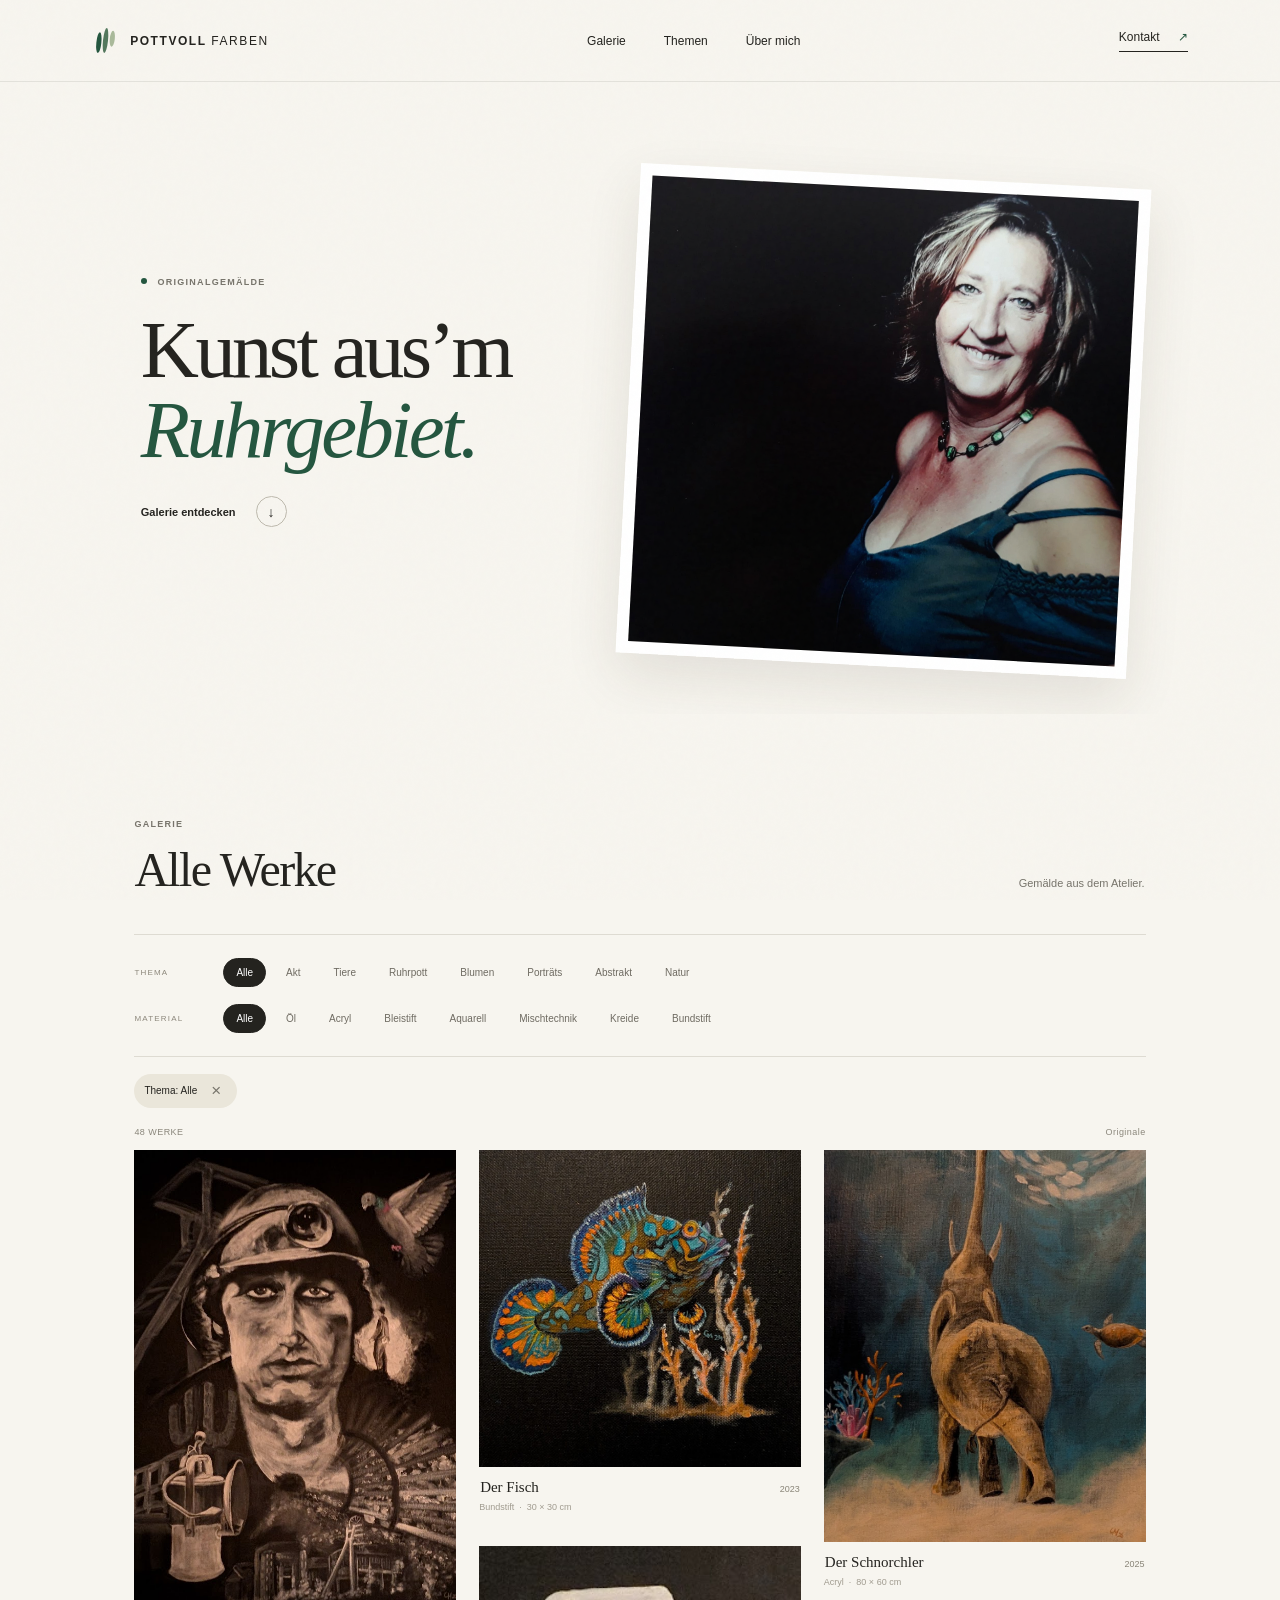
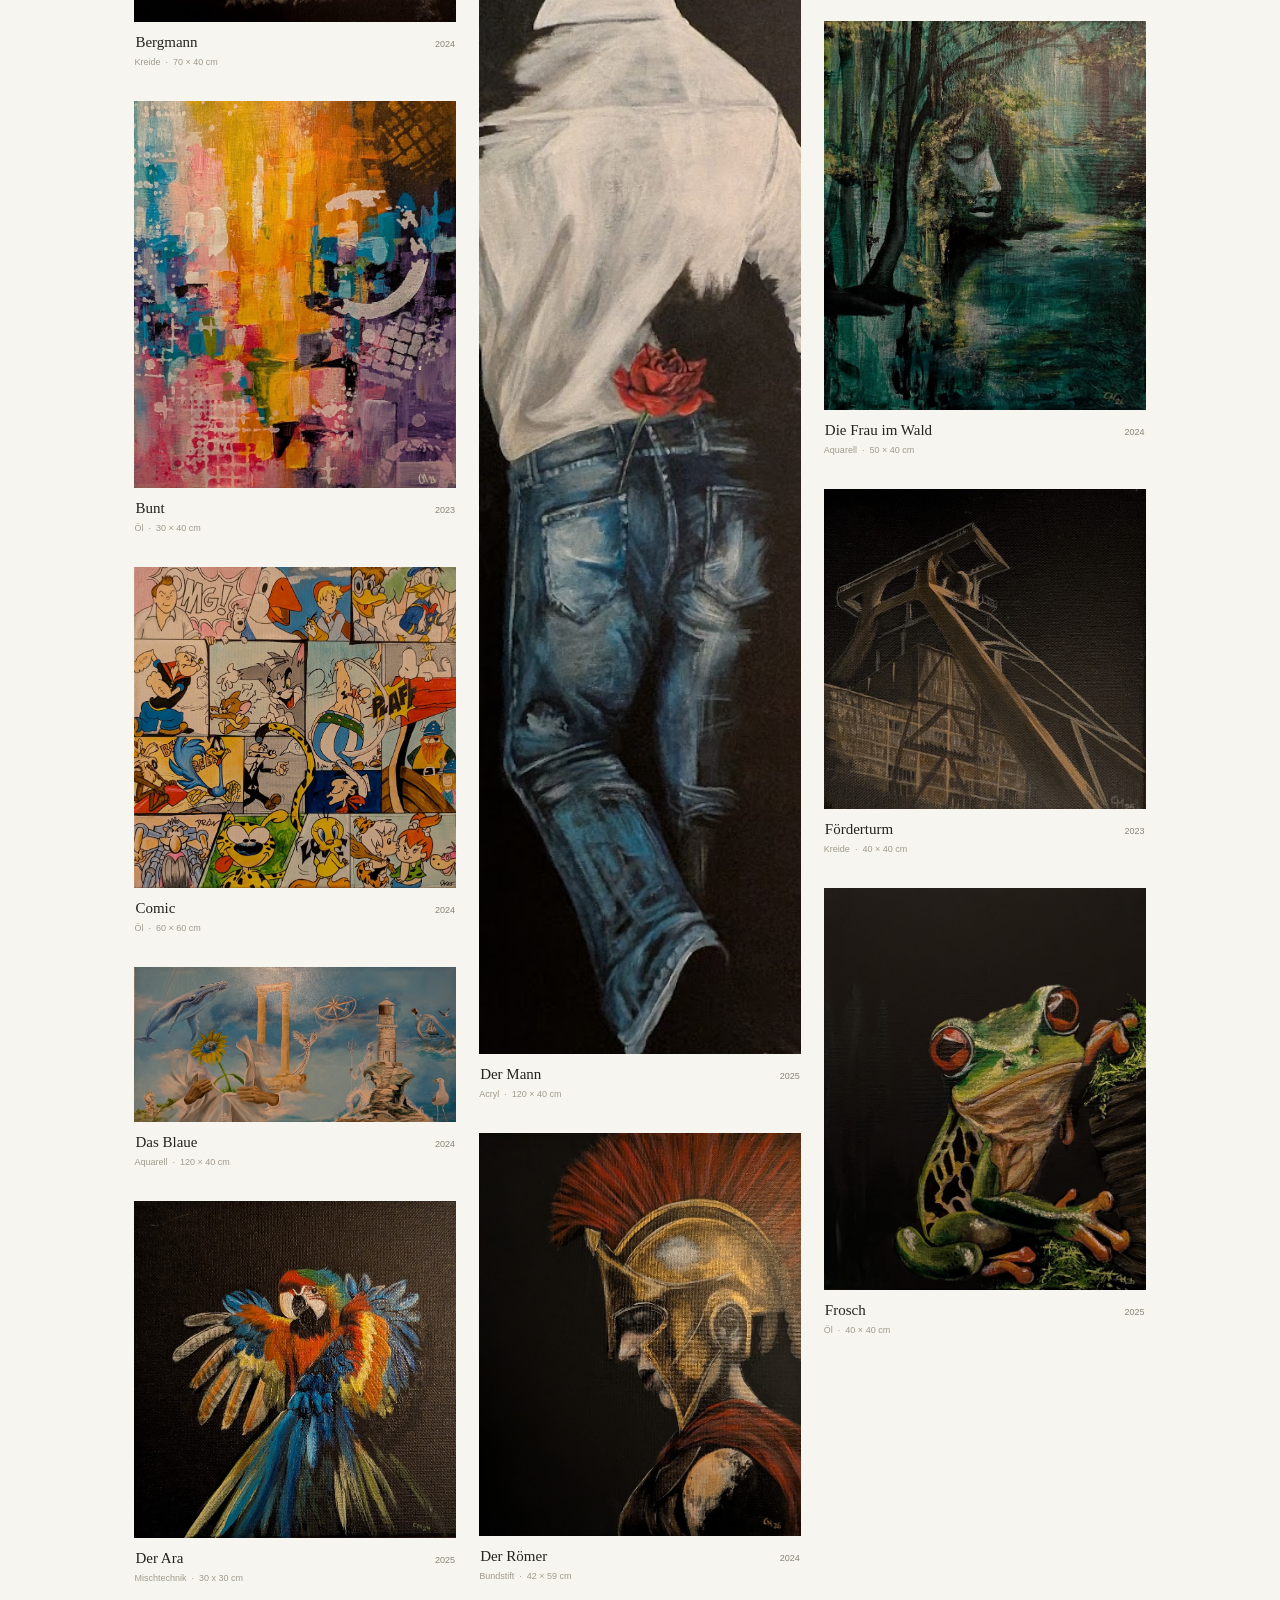
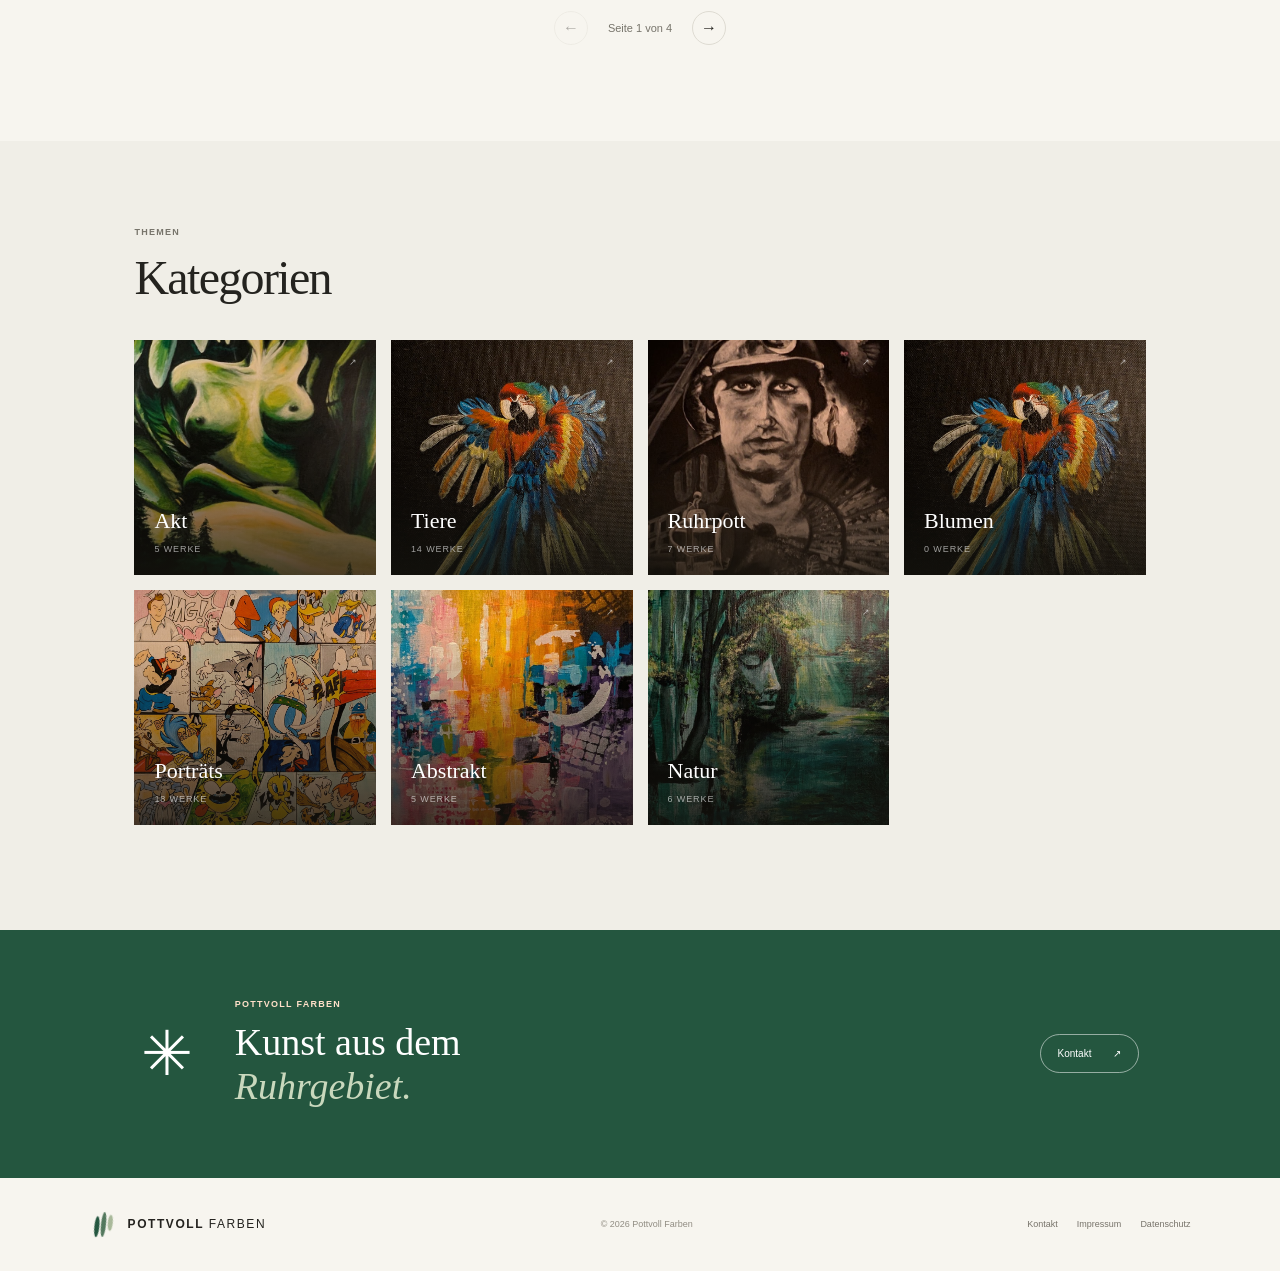
==== commit 3457ece2: "mehr Bilder, Preise raus" ====
--- a/index.html
+++ b/index.html
@@ -29,12 +29,7 @@
         <h1>Kunst aus’m<br><em>Ruhrgebiet.</em></h1>
         <a class="round-link" href="#galerie"><span>Galerie entdecken</span><b>↓</b></a>
       </div>
-      <div class="hero-art" aria-label="Abstrakte bunte Kunstwerke">
-        <div class="hero-sun"></div>
-        <div class="hero-paint paint-a"></div><div class="hero-paint paint-b"></div><div class="hero-paint paint-c"></div>
-        <div class="hero-frame"><div class="hero-artwork"><div class="art-sky"></div><div class="art-hill"></div><div class="art-flower flower-one">✿</div><div class="art-flower flower-two">✿</div></div></div>
-        <div class="scribble" aria-hidden="true">✳</div>
-      </div>
+      <div class="hero-art"><img class="hero-banner" src="banner/me.jpg" alt="Porträt der Künstlerin" /></div>
     </section>
 
     <section class="gallery-section" id="galerie">
@@ -49,6 +44,11 @@
       <div class="active-theme" id="active-theme" hidden><span id="active-theme-label"></span><button id="clear-theme" aria-label="Themenfilter entfernen">×</button></div>
       <div class="result-line"><span id="result-count"></span><span>Originale</span></div>
       <div class="art-grid" id="art-grid"></div>
+      <nav class="pagination" id="pagination" aria-label="Galerie-Seiten" hidden>
+        <button type="button" id="page-previous" aria-label="Vorherige Seite">←</button>
+        <span id="page-status" aria-live="polite"></span>
+        <button type="button" id="page-next" aria-label="Nächste Seite">→</button>
+      </nav>
       <div class="empty-state" id="empty-state" hidden><span>—</span><p>Keine Werke in dieser Auswahl.</p><button id="reset-filters">Alle Werke ansehen</button></div>
     </section>
 
--- a/styles.css
+++ b/styles.css
@@ -1,7 +1,16 @@
-:root{--paper:#f7f5ef;--ink:#24231f;--muted:#77746b;--orange:#24563f;--blue:#315c48;--green:#53785d;--line:#dedbd2;--serif:Georgia,'Times New Roman',serif;--sans:Arial,Helvetica,sans-serif}*{box-sizing:border-box}html{scroll-behavior:smooth}body{margin:0;background:var(--paper);color:var(--ink);font-family:var(--sans);font-size:14px}.page-grain{position:fixed;inset:0;pointer-events:none;z-index:5;opacity:.07;background-image:url("data:image/svg+xml,%3Csvg viewBox='0 0 180 180' xmlns='http://www.w3.org/2000/svg'%3E%3Cfilter id='n'%3E%3CfeTurbulence type='fractalNoise' baseFrequency='.8' numOctaves='3' stitchTiles='stitch'/%3E%3C/filter%3E%3Crect width='100%25' height='100%25' filter='url(%23n)' opacity='.28'/%3E%3C/svg%3E")}.site-header{height:82px;padding:0 7.2%;display:flex;align-items:center;justify-content:space-between;border-bottom:1px solid rgba(36,35,31,.09);position:relative;z-index:8}.brand{display:inline-flex;align-items:center;gap:11px;color:var(--ink);text-decoration:none;font-size:12px;letter-spacing:.13em;font-weight:600}.brand b{font-weight:400}.brand-mark{height:27px;width:27px;display:flex;align-items:center;justify-content:center;gap:2px;transform:rotate(-18deg)}.brand-mark i{width:5px;height:21px;border-radius:50%;background:var(--orange);display:block;transform:rotate(24deg)}.brand-mark i:nth-child(2){height:25px;background:#53785d}.brand-mark i:nth-child(3){height:16px;background:#a9b99a}.main-nav{display:flex;gap:38px}.main-nav a,.site-footer a{color:var(--ink);text-decoration:none;font-size:12px}.main-nav a:hover,.site-footer a:hover{color:var(--orange)}.contact-link{font-size:12px;color:var(--ink);text-decoration:none;border-bottom:1px solid var(--ink);padding:0 0 7px}.contact-link span{margin-left:15px;color:var(--orange)}.menu-toggle{display:none;background:none;border:0}.hero{min-height:632px;padding:76px 11% 30px;display:grid;grid-template-columns:1fr 1.05fr;position:relative;overflow:hidden}.hero-copy{align-self:center;position:relative;z-index:2;padding-bottom:38px}.eyebrow{text-transform:uppercase;letter-spacing:.14em;font-size:9px;font-weight:600;color:var(--muted);margin:0 0 23px}.eyebrow-dot{display:inline-block;background:var(--orange);width:6px;height:6px;border-radius:100%;margin-right:7px;vertical-align:1px}.hero h1{font:500 clamp(54px,6.3vw,86px)/.99 var(--serif);letter-spacing:-.045em;margin:0 0 27px}.hero h1 em,h2 em{font-weight:500;color:var(--orange)}.hero-text{font-size:13px;line-height:1.8;color:#6d6a61;max-width:330px;margin:0 0 29px}.round-link{display:flex;align-items:center;gap:20px;color:var(--ink);text-decoration:none;font-size:11px;font-weight:600}.round-link b{border:1px solid #bdb9ad;border-radius:50%;height:31px;width:31px;display:grid;place-items:center;font-size:14px;transition:.25s}.round-link:hover b{background:var(--orange);border-color:var(--orange);color:white;transform:translateY(3px)}.hero-art{height:490px;position:relative;align-self:center}.hero-frame{position:absolute;top:18px;left:17%;width:66%;height:83%;padding:12px;background:#fff;box-shadow:0 21px 54px #382d191b;transform:rotate(3deg);animation:floatIn .8s ease-out both}.hero-artwork{height:100%;overflow:hidden;position:relative;background:#dce5d7}.art-sky{position:absolute;inset:0 0 40%;background:linear-gradient(150deg,#dfe7d5,#9db69a 62%,#53785d)}.art-hill{position:absolute;left:-9%;right:-7%;bottom:-10%;height:57%;border-radius:50% 48% 0 0;background:#6f8c6c;transform:rotate(-8deg)}.art-hill:after{content:'';position:absolute;left:20%;right:-5%;height:80%;top:20%;border-radius:50% 50% 0 0;background:#315c48;transform:rotate(12deg)}.art-flower{position:absolute;color:#f8e3a5;font-size:69px;text-shadow:0 2px 1px #765;z-index:2}.flower-one{left:25%;top:35%;transform:rotate(-12deg)}.flower-two{right:23%;top:51%;font-size:44px;color:#f8f0cf}.hero-sun{position:absolute;width:109px;height:109px;border-radius:50%;background:#a9b99a;right:18%;top:9%;z-index:1}.hero-paint{position:absolute;border-radius:60% 40% 50% 40%;filter:blur(1px);opacity:.8}.paint-a{background:#78966d;width:100px;height:155px;left:1%;top:16%;transform:rotate(28deg)}.paint-b{background:#315c48;width:110px;height:66px;right:4%;bottom:12%;transform:rotate(-34deg)}.paint-c{background:#53785d;width:47px;height:82px;left:4%;bottom:21%;transform:rotate(-20deg)}.hero-caption{position:absolute;left:3%;bottom:6%;font:italic 14px/1.4 var(--serif);color:#625c50;transform:rotate(-7deg)}.hero-index{position:absolute;right:5%;bottom:7%;font-size:9px;letter-spacing:.13em;color:#8c877a}.scribble{position:absolute;right:4%;top:10%;font-size:49px;color:var(--orange);animation:spin 30s linear infinite}.hero-bottom{position:absolute;bottom:27px;left:11%;right:11%;display:flex;align-items:center;gap:18px;text-transform:uppercase;letter-spacing:.14em;font-size:8px;color:#858176}.hero-bottom .line{height:1px;background:#d5d1c6;flex:1}.intro-strip{min-height:118px;background:#edeae1;display:flex;align-items:center;justify-content:center;gap:22px;padding:22px 7%;text-align:center}.intro-strip p{font:500 18px var(--serif);margin:0}.intro-strip p:last-child{font-size:16px;color:#656156}.intro-strip em{color:var(--orange)}.intro-star{color:var(--orange);font-size:23px}.gallery-section,.themes-section{padding:105px 10.5% 96px}.section-heading{display:flex;align-items:end;justify-content:space-between;margin-bottom:37px}.section-heading .eyebrow{margin-bottom:15px}.section-heading h2{font:500 clamp(34px,4vw,48px)/1.1 var(--serif);letter-spacing:-.035em;margin:0}.section-heading h2 em{color:var(--orange)}.section-note{font-size:11px;line-height:1.8;color:var(--muted);margin:0 1px 3px 20px}.filter-area{padding:18px 0;border-top:1px solid var(--line);border-bottom:1px solid var(--line)}.filter-row{display:flex;align-items:center;gap:18px;min-height:39px}.filter-row+.filter-row{margin-top:7px}.filter-label{font-size:8px;letter-spacing:.15em;color:#8d887c;width:71px;flex:0 0 71px}.filter-buttons{display:flex;gap:7px;flex-wrap:wrap}.filter-btn{border:1px solid transparent;background:transparent;color:#6f6b62;padding:8px 12px;border-radius:30px;font:500 10px var(--sans);cursor:pointer;transition:.2s}.filter-btn:hover{border-color:#c7c2b6;color:var(--ink)}.filter-btn.active{background:var(--ink);color:#fff;border-color:var(--ink)}.active-theme{margin-top:17px;display:inline-flex;align-items:center;gap:8px;background:#eae6da;border-radius:20px;padding:6px 10px;font-size:10px}.active-theme button{border:0;background:none;font-size:17px;cursor:pointer;color:var(--muted)}.result-line{display:flex;justify-content:space-between;align-items:center;padding:19px 0 13px;font-size:9px;color:#8b877c;letter-spacing:.05em}.result-line i{font-style:normal;color:var(--orange);margin-left:7px}.art-grid{columns:3 220px;column-gap:23px}.art-card{break-inside:avoid;margin:0 0 34px;display:block;cursor:pointer;animation:rise .5s both}.art-image{position:relative;overflow:hidden;background:#e9e5da}.art-image svg,.art-image img{display:block;width:100%;height:auto;transition:transform .55s cubic-bezier(.2,.7,.2,1)}.art-image.round{aspect-ratio:1;border-radius:50%;width:86%;margin:7% auto 0}.art-image.round svg,.art-image.round img{width:100%;height:100%;object-fit:cover}.art-card:hover .art-image svg,.art-card:hover .art-image img{transform:scale(1.035)}.art-overlay{position:absolute;inset:0;background:linear-gradient(0deg,#1716108c,transparent 50%);display:flex;align-items:end;justify-content:space-between;padding:15px;color:white;opacity:0;transition:.25s}.art-card:hover .art-overlay{opacity:1}.art-overlay span{font-size:9px;letter-spacing:.1em;text-transform:uppercase}.art-overlay b{width:28px;height:28px;border:1px solid #ffffff9c;border-radius:50%;display:grid;place-items:center;font-weight:400}.art-info{display:flex;justify-content:space-between;align-items:baseline;padding:12px 1px 0}.art-info h3{font:500 15px var(--serif);margin:0}.art-info span{font-size:9px;color:#888477}.art-meta{font-size:9px;color:#a09b8f;margin-top:6px}.empty-state{text-align:center;padding:65px 10px;color:var(--muted)}.empty-state>span{font-size:35px;color:var(--orange)}.empty-state p{font:20px var(--serif)}.empty-state button{background:none;border:0;border-bottom:1px solid var(--ink);padding:8px;cursor:pointer}.themes-section{background:#f0eee7;padding-top:86px;padding-bottom:105px}.themes-heading{margin-bottom:35px}.theme-cards{display:grid;grid-template-columns:repeat(4,1fr);gap:15px}.theme-card{height:235px;position:relative;overflow:hidden;color:white;text-decoration:none;padding:20px;display:flex;align-items:end;background:#627363;isolation:isolate;transition:transform .3s}.theme-card:hover{transform:translateY(-5px)}.theme-card:before{content:'';position:absolute;inset:0;z-index:0;background:linear-gradient(0deg,#17150fbd 0%,transparent 72%)}.theme-image{position:absolute;inset:0;width:100%;height:100%;object-fit:cover;z-index:-1;transition:transform .5s}.theme-card:hover .theme-image{transform:scale(1.06)}.theme-card>div{position:relative;z-index:1}.theme-card h3{font:500 22px var(--serif);margin:0 0 5px}.theme-card span{font-size:9px;color:#fff9;letter-spacing:.1em}.theme-arrow{position:absolute;right:18px;top:17px;z-index:1;font-size:18px}.about-band{background:#24563f;color:#fff;padding:69px 11%;display:flex;align-items:center;gap:42px}.about-mark{font-size:62px;animation:spin 36s linear infinite}.about-band .eyebrow{color:#ffe0c9;margin-bottom:12px}.about-band h2{font:500 38px/1.15 var(--serif);margin:0}.about-band h2 em{color:#c9d8bd}.about-cta{margin-left:auto;color:white;text-decoration:none;border:1px solid #ffffff85;border-radius:28px;padding:13px 17px;font-size:10px;white-space:nowrap}.about-cta span{margin-left:19px}.site-footer{min-height:93px;padding:20px 7%;display:flex;align-items:center;justify-content:space-between}.site-footer p{font-size:9px;color:#918d83}.site-footer>div{display:flex;gap:19px}.site-footer>div a{font-size:9px;color:#77736a}.art-modal{border:0;padding:0;max-width:min(850px,92vw);width:100%;max-height:90vh;background:var(--paper);color:var(--ink);box-shadow:0 25px 100px #16140e55}.art-modal::backdrop{background:#24221dcc;backdrop-filter:blur(4px)}.modal-close{position:absolute;right:14px;top:12px;border:0;background:#f7f5efcf;border-radius:50%;font-size:25px;width:36px;height:36px;cursor:pointer;z-index:2}.modal-content{display:grid;grid-template-columns:1.15fr .85fr;min-height:460px}.modal-art{display:grid;place-items:center;padding:28px;background:#ece9df}.modal-art svg,.modal-art img{max-height:75vh;width:100%;height:auto;object-fit:contain}.modal-art.rund img,.modal-art.rund svg{width:min(100%,500px);aspect-ratio:1;border-radius:50%;object-fit:cover}.modal-copy{padding:55px 38px;align-self:center}.modal-copy .eyebrow{margin-bottom:12px}.modal-copy h2{font:500 35px var(--serif);margin:0 0 12px}.modal-copy .details{color:var(--muted);font-size:11px;line-height:1.8}.modal-copy .price{font:20px var(--serif);margin-top:25px}.modal-copy a{color:var(--ink);font-size:10px;display:inline-block;margin-top:15px;border-bottom:1px solid var(--ink);padding-bottom:5px;text-decoration:none}@keyframes rise{from{opacity:0;transform:translateY(14px)}to{opacity:1;transform:translateY(0)}}@keyframes floatIn{from{opacity:0;transform:translateY(18px) rotate(0)}to{opacity:1;transform:translateY(0) rotate(3deg)}}@keyframes spin{to{transform:rotate(360deg)}}
+:root{--paper:#f7f5ef;--ink:#24231f;--muted:#77746b;--orange:#24563f;--blue:#315c48;--green:#53785d;--line:#dedbd2;--serif:Georgia,'Times New Roman',serif;--sans:Arial,Helvetica,sans-serif}*{box-sizing:border-box}html{scroll-behavior:smooth}body{margin:0;background:var(--paper);color:var(--ink);font-family:var(--sans);font-size:14px}.page-grain{position:fixed;inset:0;pointer-events:none;z-index:5;opacity:.07;background-image:url("data:image/svg+xml,%3Csvg viewBox='0 0 180 180' xmlns='http://www.w3.org/2000/svg'%3E%3Cfilter id='n'%3E%3CfeTurbulence type='fractalNoise' baseFrequency='.8' numOctaves='3' stitchTiles='stitch'/%3E%3C/filter%3E%3Crect width='100%25' height='100%25' filter='url(%23n)' opacity='.28'/%3E%3C/svg%3E")}.site-header{height:82px;padding:0 7.2%;display:flex;align-items:center;justify-content:space-between;border-bottom:1px solid rgba(36,35,31,.09);position:relative;z-index:8}.brand{display:inline-flex;align-items:center;gap:11px;color:var(--ink);text-decoration:none;font-size:12px;letter-spacing:.13em;font-weight:600}.brand b{font-weight:400}.brand-mark{height:27px;width:27px;display:flex;align-items:center;justify-content:center;gap:2px;transform:rotate(-18deg)}.brand-mark i{width:5px;height:21px;border-radius:50%;background:var(--orange);display:block;transform:rotate(24deg)}.brand-mark i:nth-child(2){height:25px;background:#53785d}.brand-mark i:nth-child(3){height:16px;background:#a9b99a}.main-nav{display:flex;gap:38px}.main-nav a,.site-footer a{color:var(--ink);text-decoration:none;font-size:12px}.main-nav a:hover,.site-footer a:hover{color:var(--orange)}.contact-link{font-size:12px;color:var(--ink);text-decoration:none;border-bottom:1px solid var(--ink);padding:0 0 7px}.contact-link span{margin-left:15px;color:var(--orange)}.menu-toggle{display:none;background:none;border:0}.hero{min-height:632px;padding:76px 11% 30px;display:grid;grid-template-columns:1fr 1.05fr;position:relative;overflow:hidden}.hero-copy{align-self:center;position:relative;z-index:2;padding-bottom:38px}.eyebrow{text-transform:uppercase;letter-spacing:.14em;font-size:9px;font-weight:600;color:var(--muted);margin:0 0 23px}.eyebrow-dot{display:inline-block;background:var(--orange);width:6px;height:6px;border-radius:100%;margin-right:7px;vertical-align:1px}.hero h1{font:500 clamp(54px,6.3vw,86px)/.99 var(--serif);letter-spacing:-.045em;margin:0 0 27px}.hero h1 em,h2 em{font-weight:500;color:var(--orange)}.hero-text{font-size:13px;line-height:1.8;color:#6d6a61;max-width:330px;margin:0 0 29px}.round-link{display:flex;align-items:center;gap:20px;color:var(--ink);text-decoration:none;font-size:11px;font-weight:600}.round-link b{border:1px solid #bdb9ad;border-radius:50%;height:31px;width:31px;display:grid;place-items:center;font-size:14px;transition:.25s}.round-link:hover b{background:var(--orange);border-color:var(--orange);color:white;transform:translateY(3px)}.hero-art{height:490px;position:relative;align-self:center}.hero-frame{position:absolute;top:18px;left:17%;width:66%;height:83%;padding:12px;background:#fff;box-shadow:0 21px 54px #382d191b;transform:rotate(3deg);animation:floatIn .8s ease-out both}.hero-artwork{height:100%;overflow:hidden;position:relative;background:#dce5d7}.art-sky{position:absolute;inset:0 0 40%;background:linear-gradient(150deg,#dfe7d5,#9db69a 62%,#53785d)}.art-hill{position:absolute;left:-9%;right:-7%;bottom:-10%;height:57%;border-radius:50% 48% 0 0;background:#6f8c6c;transform:rotate(-8deg)}.art-hill:after{content:'';position:absolute;left:20%;right:-5%;height:80%;top:20%;border-radius:50% 50% 0 0;background:#315c48;transform:rotate(12deg)}.art-flower{position:absolute;color:#f8e3a5;font-size:69px;text-shadow:0 2px 1px #765;z-index:2}.flower-one{left:25%;top:35%;transform:rotate(-12deg)}.flower-two{right:23%;top:51%;font-size:44px;color:#f8f0cf}.hero-sun{position:absolute;width:109px;height:109px;border-radius:50%;background:#a9b99a;right:18%;top:9%;z-index:1}.hero-paint{position:absolute;border-radius:60% 40% 50% 40%;filter:blur(1px);opacity:.8}.paint-a{background:#78966d;width:100px;height:155px;left:1%;top:16%;transform:rotate(28deg)}.paint-b{background:#315c48;width:110px;height:66px;right:4%;bottom:12%;transform:rotate(-34deg)}.paint-c{background:#53785d;width:47px;height:82px;left:4%;bottom:21%;transform:rotate(-20deg)}.hero-caption{position:absolute;left:3%;bottom:6%;font:italic 14px/1.4 var(--serif);color:#625c50;transform:rotate(-7deg)}.hero-index{position:absolute;right:5%;bottom:7%;font-size:9px;letter-spacing:.13em;color:#8c877a}.scribble{position:absolute;right:4%;top:10%;font-size:49px;color:var(--orange);animation:spin 30s linear infinite}.hero-bottom{position:absolute;bottom:27px;left:11%;right:11%;display:flex;align-items:center;gap:18px;text-transform:uppercase;letter-spacing:.14em;font-size:8px;color:#858176}.hero-bottom .line{height:1px;background:#d5d1c6;flex:1}.intro-strip{min-height:118px;background:#edeae1;display:flex;align-items:center;justify-content:center;gap:22px;padding:22px 7%;text-align:center}.intro-strip p{font:500 18px var(--serif);margin:0}.intro-strip p:last-child{font-size:16px;color:#656156}.intro-strip em{color:var(--orange)}.intro-star{color:var(--orange);font-size:23px}.gallery-section,.themes-section{padding:105px 10.5% 96px}.section-heading{display:flex;align-items:end;justify-content:space-between;margin-bottom:37px}.section-heading .eyebrow{margin-bottom:15px}.section-heading h2{font:500 clamp(34px,4vw,48px)/1.1 var(--serif);letter-spacing:-.035em;margin:0}.section-heading h2 em{color:var(--orange)}.section-note{font-size:11px;line-height:1.8;color:var(--muted);margin:0 1px 3px 20px}.filter-area{padding:18px 0;border-top:1px solid var(--line);border-bottom:1px solid var(--line)}.filter-row{display:flex;align-items:center;gap:18px;min-height:39px}.filter-row+.filter-row{margin-top:7px}.filter-label{font-size:8px;letter-spacing:.15em;color:#8d887c;width:71px;flex:0 0 71px}.filter-buttons{display:flex;gap:7px;flex-wrap:wrap}.filter-btn{border:1px solid transparent;background:transparent;color:#6f6b62;padding:8px 12px;border-radius:30px;font:500 10px var(--sans);cursor:pointer;transition:.2s}.filter-btn:hover{border-color:#c7c2b6;color:var(--ink)}.filter-btn.active{background:var(--ink);color:#fff;border-color:var(--ink)}.active-theme{margin-top:17px;display:inline-flex;align-items:center;gap:8px;background:#eae6da;border-radius:20px;padding:6px 10px;font-size:10px}.active-theme button{border:0;background:none;font-size:17px;cursor:pointer;color:var(--muted)}.result-line{display:flex;justify-content:space-between;align-items:center;padding:19px 0 13px;font-size:9px;color:#8b877c;letter-spacing:.05em}.result-line i{font-style:normal;color:var(--orange);margin-left:7px}.art-grid{columns:3 220px;column-gap:23px}.art-card{break-inside:avoid;margin:0 0 34px;display:block;cursor:pointer;animation:rise .5s both}.art-image{position:relative;overflow:hidden;background:#e9e5da}.art-image svg,.art-image img{display:block;width:100%;height:auto;transition:transform .55s cubic-bezier(.2,.7,.2,1)}.art-image.round{aspect-ratio:1;border-radius:50%;width:86%;margin:7% auto 0}.art-image.round svg,.art-image.round img{width:100%;height:100%;object-fit:cover}.art-card:hover .art-image svg,.art-card:hover .art-image img{transform:scale(1.035)}.art-overlay{position:absolute;inset:0;background:linear-gradient(0deg,#1716108c,transparent 50%);display:flex;align-items:end;justify-content:space-between;padding:15px;color:white;opacity:0;transition:.25s}.art-card:hover .art-overlay{opacity:1}.art-overlay span{font-size:9px;letter-spacing:.1em;text-transform:uppercase}.art-overlay b{width:28px;height:28px;border:1px solid #ffffff9c;border-radius:50%;display:grid;place-items:center;font-weight:400}.art-info{display:flex;justify-content:space-between;align-items:baseline;padding:12px 1px 0}.art-info h3{font:500 15px var(--serif);margin:0}.art-info span{font-size:9px;color:#888477}.art-meta{font-size:9px;color:#a09b8f;margin-top:6px}.empty-state{text-align:center;padding:65px 10px;color:var(--muted)}.empty-state>span{font-size:35px;color:var(--orange)}.empty-state p{font:20px var(--serif)}.empty-state button{background:none;border:0;border-bottom:1px solid var(--ink);padding:8px;cursor:pointer}.themes-section{background:#f0eee7;padding-top:86px;padding-bottom:105px}.themes-heading{margin-bottom:35px}.theme-cards{display:grid;grid-template-columns:repeat(4,1fr);gap:15px}.theme-card{height:235px;position:relative;overflow:hidden;color:white;text-decoration:none;padding:20px;display:flex;align-items:end;background:#627363;isolation:isolate;transition:transform .3s}.theme-card:hover{transform:translateY(-5px)}.theme-card:before{content:'';position:absolute;inset:0;z-index:0;background:linear-gradient(0deg,#17150fbd 0%,transparent 72%)}.theme-image{position:absolute;inset:0;width:100%;height:100%;object-fit:cover;z-index:-1;transition:transform .5s}.theme-card:hover .theme-image{transform:scale(1.06)}.theme-card>div{position:relative;z-index:1}.theme-card h3{font:500 22px var(--serif);margin:0 0 5px}.theme-card span{font-size:9px;color:#fff9;letter-spacing:.1em}.theme-arrow{position:absolute;right:18px;top:17px;z-index:1;font-size:18px}.about-band{background:#24563f;color:#fff;padding:69px 11%;display:flex;align-items:center;gap:42px}.about-mark{font-size:62px;animation:spin 36s linear infinite}.about-band .eyebrow{color:#ffe0c9;margin-bottom:12px}.about-band h2{font:500 38px/1.15 var(--serif);margin:0}.about-band h2 em{color:#c9d8bd}.about-cta{margin-left:auto;color:white;text-decoration:none;border:1px solid #ffffff85;border-radius:28px;padding:13px 17px;font-size:10px;white-space:nowrap}.about-cta span{margin-left:19px}.site-footer{min-height:93px;padding:20px 7%;display:flex;align-items:center;justify-content:space-between}.site-footer p{font-size:9px;color:#918d83}.site-footer>div{display:flex;gap:19px}.site-footer>div a{font-size:9px;color:#77736a}.art-modal{border:0;padding:0;max-width:min(850px,92vw);width:100%;max-height:90vh;background:var(--paper);color:var(--ink);box-shadow:0 25px 100px #16140e55}.art-modal::backdrop{background:#24221dcc;backdrop-filter:blur(4px)}.modal-close{position:absolute;right:14px;top:12px;border:0;background:#f7f5efcf;border-radius:50%;font-size:25px;width:36px;height:36px;cursor:pointer;z-index:2}.modal-content{display:grid;grid-template-columns:1.15fr .85fr;min-height:460px}.modal-art{display:grid;place-items:center;padding:28px;background:#ece9df}.modal-art svg,.modal-art img{max-height:75vh;width:100%;height:auto;object-fit:contain}.modal-art.rund img,.modal-art.rund svg{width:min(100%,500px);aspect-ratio:1;border-radius:50%;object-fit:cover}.modal-copy{padding:55px 38px;align-self:center}.modal-copy .eyebrow{margin-bottom:12px}.modal-copy h2{font:500 35px var(--serif);margin:0 0 12px}.modal-copy .details{color:var(--muted);font-size:11px;line-height:1.8}.modal-copy a{color:var(--ink);font-size:10px;display:inline-block;margin-top:15px;border-bottom:1px solid var(--ink);padding-bottom:5px;text-decoration:none}@keyframes rise{from{opacity:0;transform:translateY(14px)}to{opacity:1;transform:translateY(0)}}@keyframes floatIn{from{opacity:0;transform:translateY(18px) rotate(0)}to{opacity:1;transform:translateY(0) rotate(3deg)}}@keyframes spin{to{transform:rotate(360deg)}}
 @media(max-width:900px){.hero{padding-left:7%;padding-right:7%;min-height:590px}.hero-art{height:420px}.hero-bottom{left:7%;right:7%}.gallery-section,.themes-section{padding-left:7%;padding-right:7%}.theme-cards{grid-template-columns:repeat(3,1fr)}.theme-card{height:205px}.about-band{padding-left:7%;padding-right:7%}}
 @media(max-width:650px){.site-header{height:68px;padding:0 6%}.main-nav{display:none;position:absolute;top:67px;left:0;right:0;background:var(--paper);padding:22px 6%;border-bottom:1px solid var(--line);flex-direction:column;gap:20px}.main-nav.open{display:flex}.contact-link{margin-left:auto;margin-right:18px}.menu-toggle{display:flex;flex-direction:column;gap:5px;padding:8px}.menu-toggle span{width:20px;height:1px;background:var(--ink)}.hero{display:block;padding:53px 8% 58px;min-height:0}.hero-copy{padding-bottom:0}.hero h1{font-size:62px}.hero-art{height:390px;margin:8px 0 0}.hero-frame{left:20%;width:65%;height:82%}.hero-bottom{left:8%;right:8%;bottom:20px}.intro-strip{gap:12px;flex-wrap:wrap;min-height:112px}.intro-strip p{font-size:15px}.intro-strip p:last-child{font-size:13px}.gallery-section,.themes-section{padding:73px 6%}.section-heading{align-items:start;gap:15px;flex-direction:column;margin-bottom:27px}.section-note{margin:0}.section-heading h2{font-size:38px}.filter-row{align-items:flex-start;gap:8px;flex-direction:column;margin-bottom:14px}.filter-label{width:auto;flex:auto}.filter-row+.filter-row{margin-top:10px}.filter-buttons{gap:4px}.filter-btn{padding:7px 10px}.art-grid{columns:2 140px;column-gap:13px}.art-card{margin-bottom:23px}.art-info{display:block}.art-info span{display:block;margin-top:4px}.theme-cards{grid-template-columns:repeat(2,1fr);gap:10px}.theme-card{height:190px;padding:15px}.theme-card h3{font-size:19px}.about-band{padding:48px 7%;gap:17px;flex-wrap:wrap}.about-mark{font-size:40px}.about-band h2{font-size:29px}.about-cta{margin-left:57px}.site-footer{padding:25px 6%;gap:14px;flex-wrap:wrap}.site-footer p{order:3;width:100%;margin:0}.modal-content{grid-template-columns:1fr;max-height:88vh;overflow:auto}.modal-art{min-height:300px;padding:22px}.modal-art svg{max-height:50vh;max-width:100%;width:auto}.modal-copy{padding:25px 28px 35px}.modal-copy h2{font-size:29px}}
 @media(prefers-reduced-motion:reduce){*,*::before,*::after{animation-duration:.01ms!important;animation-iteration-count:1!important;scroll-behavior:auto!important;transition-duration:.01ms!important}}
 
 .legal-page{max-width:800px;min-height:70vh;margin:0 auto;padding:76px 6% 100px}.legal-page h1{font:500 clamp(42px,6vw,64px)/1.05 var(--serif);margin:0 0 34px}.legal-page h2{font:500 23px/1.2 var(--serif);margin:34px 0 12px}.legal-page p{font-size:13px;line-height:1.8;color:#56564f}.legal-page a{color:var(--green);overflow-wrap:anywhere}.legal-notice{padding:15px 18px;border-left:3px solid #53785d;background:#e9eee6}.site-footer>div{flex-wrap:wrap}
 @media(max-width:650px){.legal-page{padding:55px 7% 75px}.legal-page h1{font-size:44px}.legal-page h2{font-size:21px}}
+
+.hero-art{overflow:visible}
+.hero-banner{display:block;width:100%;height:100%;object-fit:cover;border:12px solid #fff;box-shadow:0 21px 54px #382d191b;transform:rotate(3deg)}
+.pagination{display:flex;align-items:center;justify-content:center;gap:20px;padding:28px 0 0;color:var(--muted);font-size:11px}
+.pagination[hidden]{display:none}
+.pagination button{width:34px;height:34px;border:1px solid var(--line);border-radius:50%;background:transparent;color:var(--ink);font-size:16px;cursor:pointer;transition:.2s}
+.pagination button:hover:not(:disabled){background:var(--ink);border-color:var(--ink);color:#fff}
+.pagination button:disabled{opacity:.35;cursor:default}
+@media(max-width:650px){.hero-banner{border-width:9px}}
